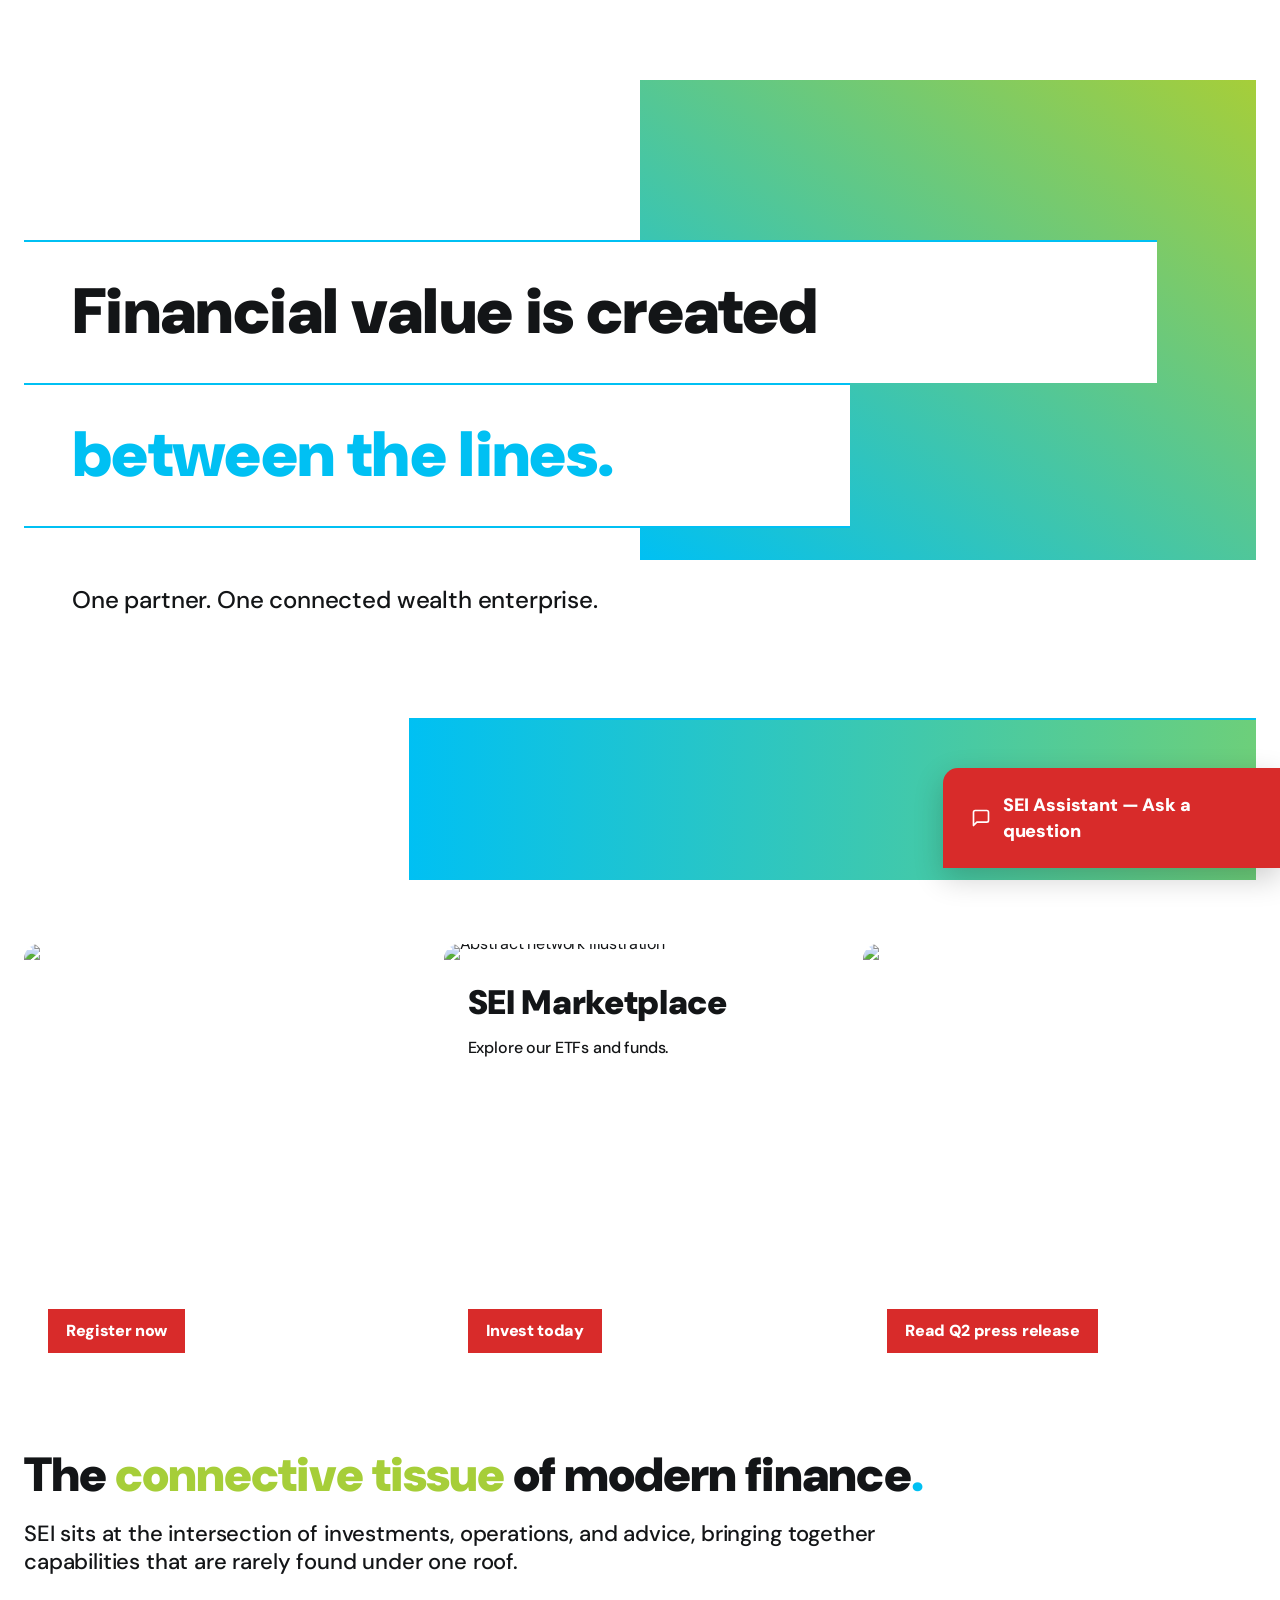
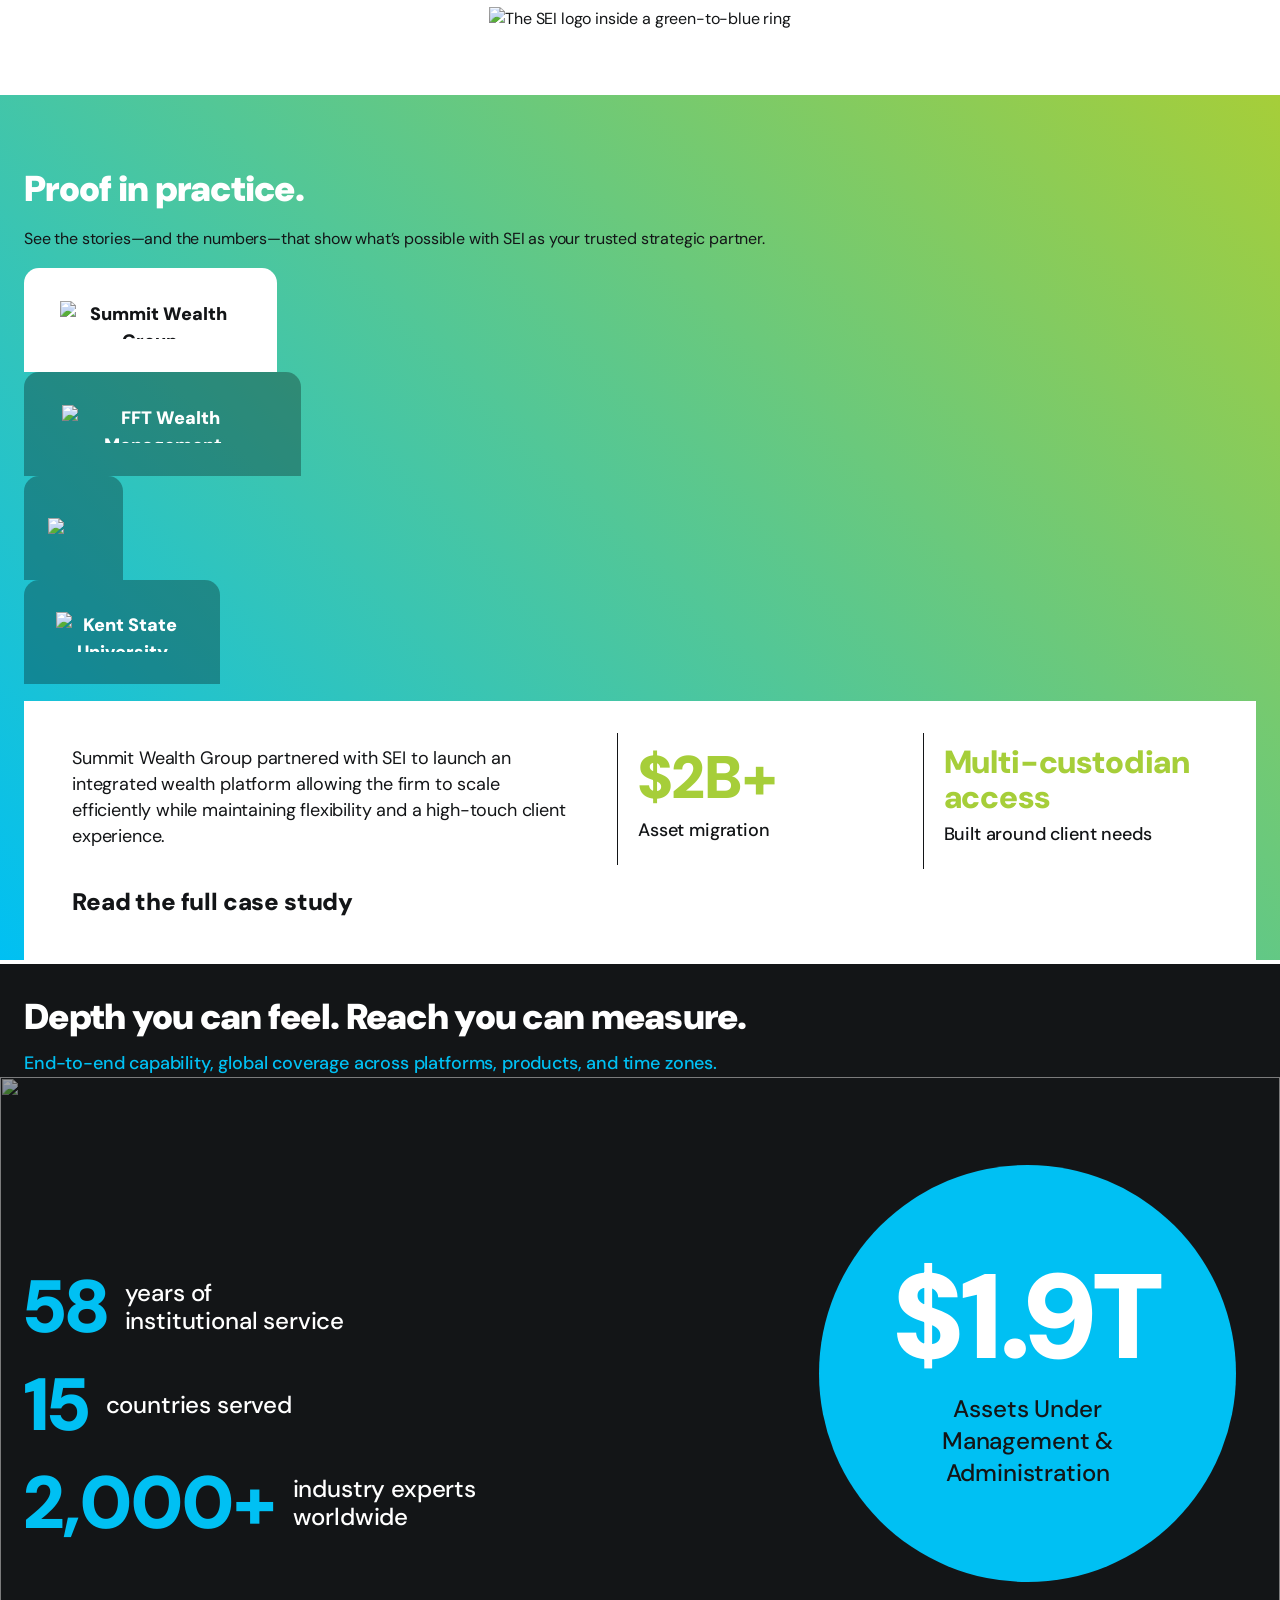
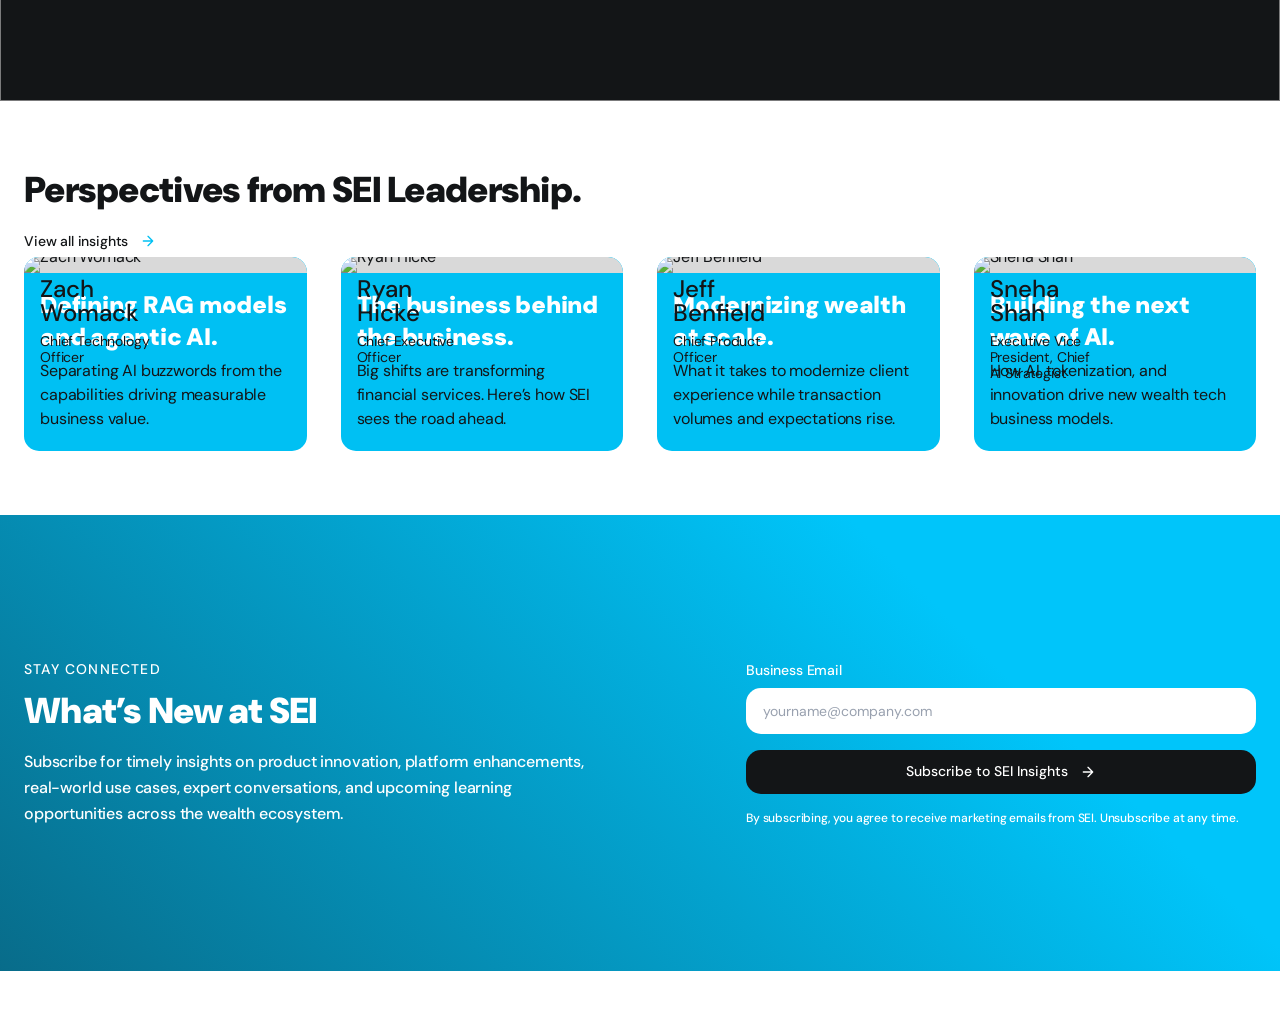
==== stardust/current/pages/index.html @ d2bf9714 "feat: stardust brand-faithful refresh of home as index-stardust - sd-* blocks (hero, promos, stateme" ====
<!DOCTYPE html><html lang="en"><head>
    <title>SEI | One partner. One connected wealth enterprise.</title>
    <link rel="canonical" href="https://main--sei--oharris69.aem.live/">
    <meta name="description" content="SEI sits at the intersection of investments, operations, and advice, bringing together capabilities that are rarely found under one roof.">
    <meta property="og:title" content="SEI | One partner. One connected wealth enterprise.">
    <meta property="og:description" content="SEI sits at the intersection of investments, operations, and advice, bringing together capabilities that are rarely found under one roof.">
    <meta property="og:url" content="https://main--sei--oharris69.aem.live/">
    <meta property="og:image" content="https://main--sei--oharris69.aem.live/media_1883e95f2960557560f74e21a9e9c1f0ce3a6393c.png?width=1200&amp;format=pjpg&amp;optimize=medium">
    <meta property="og:image:secure_url" content="https://main--sei--oharris69.aem.live/media_1883e95f2960557560f74e21a9e9c1f0ce3a6393c.png?width=1200&amp;format=pjpg&amp;optimize=medium">
    <meta property="og:image:alt" content="Glass panels in green light">
    <meta name="twitter:card" content="summary_large_image">
    <meta name="twitter:title" content="SEI | One partner. One connected wealth enterprise.">
    <meta name="twitter:description" content="SEI sits at the intersection of investments, operations, and advice, bringing together capabilities that are rarely found under one roof.">
    <meta name="twitter:image" content="https://main--sei--oharris69.aem.live/media_1883e95f2960557560f74e21a9e9c1f0ce3a6393c.png?width=1200&amp;format=pjpg&amp;optimize=medium">
    <meta name="viewport" content="width=device-width, initial-scale=1">
    <script nonce="" src="/scripts/aem.js" type="module"></script>
    <script nonce="" src="/scripts/scripts.js" type="module"></script>
    <link rel="stylesheet" href="/styles/styles.css">
  <link rel="stylesheet" href="/blocks/hero/hero.css"><link rel="stylesheet" href="/styles/fonts.css"><link rel="stylesheet" href="/blocks/header/header.css"><link rel="stylesheet" href="/blocks/cards/cards.css"><link rel="stylesheet" href="/blocks/tabs/tabs.css"><link rel="stylesheet" href="/blocks/stats/stats.css"><link rel="stylesheet" href="/blocks/newsletter/newsletter.css"><link rel="stylesheet" href="/blocks/footer/footer.css"><link rel="stylesheet" href="/styles/lazy-styles.css"></head>
  <body class="appear">
    <header class="header-wrapper"><div class="header block" data-block-name="header" data-block-status="loaded"><div class="nav-wrapper"><nav id="nav"><div class="nav-hamburger"><button type="button" aria-controls="nav" aria-label="Close navigation">
      <span class="nav-hamburger-icon"></span>
    </button></div><div class="section nav-brand" data-section-status="loaded" style="">
  
<div class="default-content-wrapper"><p><a href="/" title="
        
        
        
        
      " class=""><picture>
        <source type="image/webp" srcset="https://main--sei--oharris69.aem.live/media_115c495188bf7452b75fe614c8561b64f8b147e55.png?width=2000&amp;format=webply&amp;optimize=medium" media="(min-width: 600px)">
        <source type="image/webp" srcset="https://main--sei--oharris69.aem.live/media_115c495188bf7452b75fe614c8561b64f8b147e55.png?width=750&amp;format=webply&amp;optimize=medium">
        <source type="image/png" srcset="https://main--sei--oharris69.aem.live/media_115c495188bf7452b75fe614c8561b64f8b147e55.png?width=2000&amp;format=png&amp;optimize=medium" media="(min-width: 600px)">
        <img loading="lazy" alt="SEI" src="https://main--sei--oharris69.aem.live/media_115c495188bf7452b75fe614c8561b64f8b147e55.png?width=750&amp;format=png&amp;optimize=medium" width="88" height="80">
      </picture></a></p></div></div><div class="section nav-sections" data-section-status="loaded" style="">
  
<div class="default-content-wrapper"><ul>
    <li class="nav-drop"><button type="button" aria-expanded="false">
      <p>Solutions</p>
      
    </button><ul>
        <li><a href="/solutions/technology">Technology</a></li>
        <li><a href="/solutions/custody">Custody</a></li>
        <li><a href="/solutions/advisor-services">Advisor services</a></li>
        <li><a href="/etfs">SEI ETFs</a></li>
        <li><a href="/portfolio-evaluator">Portfolio Evaluator</a></li>
      </ul></li>
    <li class="nav-drop"><button type="button" aria-expanded="false">
      <p>Who We Serve</p>
      
    </button><ul>
        <li><a href="/asset-managers">Asset managers</a></li>
        <li><a href="/bd-breakaway">Financial advisors</a></li>
        <li><a href="/enterprise-ria">Enterprise RIAs</a></li>
        <li><a href="/who-we-serve/banks">Banks and wealth managers</a></li>
        <li><a href="/who-we-serve/institutional-investors">Institutional investors</a></li>
      </ul></li>
    <li class="nav-drop"><button type="button" aria-expanded="false">
      <p>Our Insights</p>
      
    </button><ul>
        <li><a href="/insights/thought-leadership">Thought leadership</a></li>
        <li><a href="/insights/events">Events</a></li>
        <li><a href="/insights/growth-lab">SEI Growth Lab</a></li>
      </ul></li>
    <li class="nav-drop"><button type="button" aria-expanded="false">
      <p>About SEI</p>
      
    </button><ul>
        <li><a href="/about">About SEI</a></li>
        <li><a href="/pathfinder">SEI Pathfinder</a></li>
        <li><a href="/about/newsroom">Newsroom</a></li>
        <li><a href="/about/careers">Careers</a></li>
      </ul></li>
  </ul></div></div><div class="section nav-tools" data-section-status="loaded" style="">
  
  
  
<div class="default-content-wrapper"><p><a href="/search" title="Search" class="" aria-label="Search"><span class="icon icon-search"><img data-icon-name="search" src="/icons/search.svg" alt="" loading="lazy" width="16" height="16"></span></a></p><p class="button-wrapper"><a href="/login" title="Client Login" class="button accent">Client Login</a></p><p class="button-wrapper"><a href="/contact" title="Contact Us" class="button accent">Contact Us</a></p></div></div></nav></div></div></header>
    <main>
      <div class="section hero-container" data-section-status="loaded" style="">
        
      <div class="hero-wrapper"><div class="hero home block" data-block-name="hero" data-block-status="loaded"><div class="hero-content">
              <h1 id="financial-value-is-createdbetween-the-lines"><span class="hero-line">Financial value is created</span><span class="hero-line">between the lines.</span></h1>
              <p>One partner. One connected wealth enterprise.</p>
            </div></div></div></div>
      <div class="section cards-container" data-section-status="loaded" style="">
        
      <div class="cards-wrapper"><div class="cards promo block" data-block-name="cards" data-block-status="loaded"><ul><li class="cards-card-inverse"><div class="cards-card-image">
              <picture><source type="image/webp" srcset="https://main--sei--oharris69.aem.live/media_1883e95f2960557560f74e21a9e9c1f0ce3a6393c.png?width=800&amp;format=webply&amp;optimize=medium"><img loading="lazy" alt="Glass panels in green light" src="https://main--sei--oharris69.aem.live/media_1883e95f2960557560f74e21a9e9c1f0ce3a6393c.png?width=800&amp;format=png&amp;optimize=medium"></picture>
            </div><div class="cards-card-body">
              <h3 id="data-cloud-webcast">Data Cloud webcast</h3>
              <p><strong>Learn how your team can spend less time managing data and more time using it to drive growth.</strong></p>
              <p><strong>Thursday, October 1</strong><br><strong>11 am ET</strong></p>
              <p class="button-wrapper"><a href="/insights/events/data-cloud-webcast" title="Register now" class="button primary">Register now</a></p>
            </div></li><li><div class="cards-card-image">
              <picture><source type="image/webp" srcset="https://main--sei--oharris69.aem.live/media_1c9a524700a2166c9ab0992e73dc1047e03cf136d.png?width=800&amp;format=webply&amp;optimize=medium"><img loading="lazy" alt="Abstract network illustration" src="https://main--sei--oharris69.aem.live/media_1c9a524700a2166c9ab0992e73dc1047e03cf136d.png?width=800&amp;format=png&amp;optimize=medium"></picture>
            </div><div class="cards-card-body">
              <h3 id="sei-marketplace">SEI Marketplace</h3>
              <p>Explore our ETFs and funds.</p>
              <p class="button-wrapper"><a href="/etfs" title="Invest today" class="button primary">Invest today</a></p>
            </div></li><li class="cards-card-inverse"><div class="cards-card-image">
              <picture><source type="image/webp" srcset="https://main--sei--oharris69.aem.live/media_12342cedbac4addecb7f65e64420994220bb27614.png?width=800&amp;format=webply&amp;optimize=medium"><img loading="lazy" alt="Market chart over a blue background" src="https://main--sei--oharris69.aem.live/media_12342cedbac4addecb7f65e64420994220bb27614.png?width=800&amp;format=png&amp;optimize=medium"></picture>
            </div><div class="cards-card-body">
              <h3 id="12b-in-market-cap">$12B in market cap</h3>
              <p>SEI’s momentum makes its mark.</p>
              <p class="button-wrapper"><a href="/about/newsroom/q2-results" title="Read Q2 press release" class="button primary">Read Q2 press release</a></p>
            </div></li></ul></div></div></div>
      <div class="display section" data-section-status="loaded" style="">
        
        
        
      <div class="default-content-wrapper"><h2 id="the-connective-tissue-of-modern-finance">The <em>connective tissue</em> of modern finance<strong>.</strong></h2><p>SEI sits at the intersection of investments, operations, and advice, bringing together capabilities that are rarely found under one roof.</p><p>
          <picture>
            <source type="image/webp" srcset="./media_128b7d42b9f692fb18b12be0e660ba45b7cacf632.png?width=2000&amp;format=webply&amp;optimize=medium" media="(min-width: 600px)">
            <source type="image/webp" srcset="./media_128b7d42b9f692fb18b12be0e660ba45b7cacf632.png?width=750&amp;format=webply&amp;optimize=medium">
            <source type="image/png" srcset="./media_128b7d42b9f692fb18b12be0e660ba45b7cacf632.png?width=2000&amp;format=png&amp;optimize=medium" media="(min-width: 600px)">
            <img loading="lazy" alt="The SEI logo inside a green-to-blue ring" src="./media_128b7d42b9f692fb18b12be0e660ba45b7cacf632.png?width=750&amp;format=png&amp;optimize=medium" width="2394" height="1220">
          </picture>
        </p></div></div>
      <div class="gradient section tabs-container" data-section-status="loaded" style="">
        
        
        
      <div class="default-content-wrapper"><h2 id="proof-in-practice">Proof in practice.</h2><p>See the stories—and the numbers—that show what’s possible with SEI as your trusted strategic partner.</p></div><div class="tabs-wrapper"><div class="tabs case-study block" data-block-name="tabs" data-block-status="loaded"><div class="tabs-list" role="tablist"><button type="button" class="tabs-tab has-alt-logo" id="tab-1-0" role="tab" aria-controls="tabpanel-1-0" aria-selected="true" tabindex="0" aria-label="Summit Wealth Group"><picture class="tabs-logo-active">
                  <source type="image/webp" srcset="./media_1318ece14137d086db510e520b4feb6ac0a045725.png?width=2000&amp;format=webply&amp;optimize=medium" media="(min-width: 600px)">
                  <source type="image/webp" srcset="./media_1318ece14137d086db510e520b4feb6ac0a045725.png?width=750&amp;format=webply&amp;optimize=medium">
                  <source type="image/png" srcset="./media_1318ece14137d086db510e520b4feb6ac0a045725.png?width=2000&amp;format=png&amp;optimize=medium" media="(min-width: 600px)">
                  <img loading="lazy" alt="Summit Wealth Group" src="./media_1318ece14137d086db510e520b4feb6ac0a045725.png?width=750&amp;format=png&amp;optimize=medium" width="476" height="100">
                </picture><picture class="tabs-logo-inactive">
                  <source type="image/webp" srcset="./media_1382de9e26cbc6f9aa6602a21514fea254dd6b802.png?width=2000&amp;format=webply&amp;optimize=medium" media="(min-width: 600px)">
                  <source type="image/webp" srcset="./media_1382de9e26cbc6f9aa6602a21514fea254dd6b802.png?width=750&amp;format=webply&amp;optimize=medium">
                  <source type="image/png" srcset="./media_1382de9e26cbc6f9aa6602a21514fea254dd6b802.png?width=2000&amp;format=png&amp;optimize=medium" media="(min-width: 600px)">
                  <img loading="lazy" alt="Summit Wealth Group" src="./media_1382de9e26cbc6f9aa6602a21514fea254dd6b802.png?width=750&amp;format=png&amp;optimize=medium" width="476" height="100">
                </picture></button><button type="button" class="tabs-tab has-alt-logo" id="tab-1-1" role="tab" aria-controls="tabpanel-1-1" aria-selected="false" tabindex="-1" aria-label="FFT Wealth Management"><picture class="tabs-logo-active">
                  <source type="image/webp" srcset="./media_1f1f076da8b3475ac54520263a2e0cb1c1c05e50c.png?width=2000&amp;format=webply&amp;optimize=medium" media="(min-width: 600px)">
                  <source type="image/webp" srcset="./media_1f1f076da8b3475ac54520263a2e0cb1c1c05e50c.png?width=750&amp;format=webply&amp;optimize=medium">
                  <source type="image/png" srcset="./media_1f1f076da8b3475ac54520263a2e0cb1c1c05e50c.png?width=2000&amp;format=png&amp;optimize=medium" media="(min-width: 600px)">
                  <img loading="lazy" alt="FFT Wealth Management" src="./media_1f1f076da8b3475ac54520263a2e0cb1c1c05e50c.png?width=750&amp;format=png&amp;optimize=medium" width="422" height="80">
                </picture><picture class="tabs-logo-inactive">
                  <source type="image/webp" srcset="./media_190a3e5a1ef8e4adbb9160de7a01f6ff189c4ddd7.png?width=2000&amp;format=webply&amp;optimize=medium" media="(min-width: 600px)">
                  <source type="image/webp" srcset="./media_190a3e5a1ef8e4adbb9160de7a01f6ff189c4ddd7.png?width=750&amp;format=webply&amp;optimize=medium">
                  <source type="image/png" srcset="./media_190a3e5a1ef8e4adbb9160de7a01f6ff189c4ddd7.png?width=2000&amp;format=png&amp;optimize=medium" media="(min-width: 600px)">
                  <img loading="lazy" alt="FFT Wealth Management" src="./media_190a3e5a1ef8e4adbb9160de7a01f6ff189c4ddd7.png?width=750&amp;format=png&amp;optimize=medium" width="422" height="80">
                </picture></button><button type="button" class="tabs-tab has-alt-logo" id="tab-1-2" role="tab" aria-controls="tabpanel-1-2" aria-selected="false" tabindex="-1" aria-label="TCW"><picture class="tabs-logo-active">
                  <source type="image/webp" srcset="./media_1a9bbeb6ed7dd571be7ffb4929acde64ca3fae581.png?width=2000&amp;format=webply&amp;optimize=medium" media="(min-width: 600px)">
                  <source type="image/webp" srcset="./media_1a9bbeb6ed7dd571be7ffb4929acde64ca3fae581.png?width=750&amp;format=webply&amp;optimize=medium">
                  <source type="image/png" srcset="./media_1a9bbeb6ed7dd571be7ffb4929acde64ca3fae581.png?width=2000&amp;format=png&amp;optimize=medium" media="(min-width: 600px)">
                  <img loading="lazy" alt="TCW" src="./media_1a9bbeb6ed7dd571be7ffb4929acde64ca3fae581.png?width=750&amp;format=png&amp;optimize=medium" width="306" height="116">
                </picture><picture class="tabs-logo-inactive">
                  <source type="image/webp" srcset="./media_1a165511c8a15e028f83e2afe3096bd8037054df5.png?width=2000&amp;format=webply&amp;optimize=medium" media="(min-width: 600px)">
                  <source type="image/webp" srcset="./media_1a165511c8a15e028f83e2afe3096bd8037054df5.png?width=750&amp;format=webply&amp;optimize=medium">
                  <source type="image/png" srcset="./media_1a165511c8a15e028f83e2afe3096bd8037054df5.png?width=2000&amp;format=png&amp;optimize=medium" media="(min-width: 600px)">
                  <img loading="lazy" alt="TCW" src="./media_1a165511c8a15e028f83e2afe3096bd8037054df5.png?width=750&amp;format=png&amp;optimize=medium" width="306" height="116">
                </picture></button><button type="button" class="tabs-tab has-alt-logo" id="tab-1-3" role="tab" aria-controls="tabpanel-1-3" aria-selected="false" tabindex="-1" aria-label="Kent State University"><picture class="tabs-logo-active">
                  <source type="image/webp" srcset="./media_1e48c52c42b7601f8f16b2a0de4460d395e9a3b79.png?width=2000&amp;format=webply&amp;optimize=medium" media="(min-width: 600px)">
                  <source type="image/webp" srcset="./media_1e48c52c42b7601f8f16b2a0de4460d395e9a3b79.png?width=750&amp;format=webply&amp;optimize=medium">
                  <source type="image/png" srcset="./media_1e48c52c42b7601f8f16b2a0de4460d395e9a3b79.png?width=2000&amp;format=png&amp;optimize=medium" media="(min-width: 600px)">
                  <img loading="lazy" alt="Kent State University" src="./media_1e48c52c42b7601f8f16b2a0de4460d395e9a3b79.png?width=750&amp;format=png&amp;optimize=medium" width="374" height="110">
                </picture><picture class="tabs-logo-inactive">
                  <source type="image/webp" srcset="./media_10e7124ffaaf6a8dfa623d0e7f0db1e4a481fc4e2.png?width=2000&amp;format=webply&amp;optimize=medium" media="(min-width: 600px)">
                  <source type="image/webp" srcset="./media_10e7124ffaaf6a8dfa623d0e7f0db1e4a481fc4e2.png?width=750&amp;format=webply&amp;optimize=medium">
                  <source type="image/png" srcset="./media_10e7124ffaaf6a8dfa623d0e7f0db1e4a481fc4e2.png?width=2000&amp;format=png&amp;optimize=medium" media="(min-width: 600px)">
                  <img loading="lazy" alt="Kent State University" src="./media_10e7124ffaaf6a8dfa623d0e7f0db1e4a481fc4e2.png?width=750&amp;format=png&amp;optimize=medium" width="374" height="110">
                </picture></button></div><div class="tabs-panels"><div class="tabs-panel" id="tabpanel-1-0" role="tabpanel" aria-labelledby="tab-1-0" style="--tabs-cols: 3;"><div class="tabs-panel-col">
              <p>Summit Wealth Group partnered with SEI to launch an integrated wealth platform allowing the firm to scale efficiently while maintaining flexibility and a high-touch client experience.</p>
              <p><a href="/insights/case-studies/summit-wealth-group" title="Read the full case study">Read the full case study</a></p>
            </div><div class="tabs-panel-col">
              <p>$2B+</p>
              <p>Asset migration</p>
            </div><div class="tabs-panel-col">
              <p>Multi-custodian access</p>
              <p>Built around client needs</p>
            </div></div><div class="tabs-panel" id="tabpanel-1-1" role="tabpanel" aria-labelledby="tab-1-1" hidden="" style="--tabs-cols: 3;"><div class="tabs-panel-col">
              <p>FFT Wealth Management partnered with SEI to launch an integrated wealth platform allowing the firm to scale efficiently while maintaining flexibility and a high-touch client experience.</p>
              <p><a href="/insights/case-studies/fft-wealth-management" title="Read the full case study">Read the full case study</a></p>
            </div><div class="tabs-panel-col">
              <p>$2B+</p>
              <p>Assets under management</p>
            </div><div class="tabs-panel-col">
              <p>Scalable growth</p>
              <p>Built for generations</p>
            </div></div><div class="tabs-panel" id="tabpanel-1-2" role="tabpanel" aria-labelledby="tab-1-2" hidden="" style="--tabs-cols: 3;"><div class="tabs-panel-col">
              <p>TCW partnered with SEI to support its expanding investment platform, enabling the firm to bring new strategies to market while simplifying operations across public and private markets.</p>
              <p><a href="/insights/case-studies/tcw" title="Read the full case study">Read the full case study</a></p>
            </div><div class="tabs-panel-col">
              <p>$206B+</p>
              <p>Assets under management</p>
            </div><div class="tabs-panel-col">
              <p>Alternative investing</p>
              <p>Expanding market access</p>
            </div></div><div class="tabs-panel" id="tabpanel-1-3" role="tabpanel" aria-labelledby="tab-1-3" hidden="" style="--tabs-cols: 3;"><div class="tabs-panel-col">
              <p>Kent State partnered with SEI for OCIO services, helping the university align investment strategy with institutional priorities while supporting long-term planning and financial resilience.</p>
              <p><a href="/insights/case-studies/kent-state-university" title="Read the full case study">Read the full case study</a></p>
            </div><div class="tabs-panel-col">
              <p>8+ years</p>
              <p>Trusted OCIO partnership</p>
            </div><div class="tabs-panel-col">
              <p>Strategic stewardship</p>
              <p>Funding campus priorities</p>
            </div></div></div></div></div></div>
      <div class="section stats-container" data-section-status="loaded" style="">
        
        
        
      <div class="default-content-wrapper"><h2 id="depth-you-can-feel-reach-you-can-measure">Depth you can feel. Reach you can measure.</h2><p>End-to-end capability, global coverage across platforms, products, and time zones.</p></div><div class="stats-wrapper"><div class="stats block" data-block-name="stats" data-block-status="loaded"><div class="stats-background"><picture>
                <source type="image/webp" srcset="./media_1ad019ca7b820ff6fb28f1aa60753f417d4e10f92.png?width=2000&amp;format=webply&amp;optimize=medium" media="(min-width: 600px)">
                <source type="image/webp" srcset="./media_1ad019ca7b820ff6fb28f1aa60753f417d4e10f92.png?width=750&amp;format=webply&amp;optimize=medium">
                <source type="image/png" srcset="./media_1ad019ca7b820ff6fb28f1aa60753f417d4e10f92.png?width=2000&amp;format=png&amp;optimize=medium" media="(min-width: 600px)">
                <img loading="lazy" alt="" src="./media_1ad019ca7b820ff6fb28f1aa60753f417d4e10f92.png?width=750&amp;format=png&amp;optimize=medium" width="2560" height="1402">
              </picture></div><ul class="stats-list"><li class="stats-item"><p class="stats-value">58</p><p class="stats-label">years of institutional service</p></li><li class="stats-item"><p class="stats-value">15</p><p class="stats-label">countries served</p></li><li class="stats-item"><p class="stats-value">2,000+</p><p class="stats-label">industry experts worldwide</p></li></ul><div class="stats-featured"><p class="stats-value">$1.9T</p><p class="stats-label">Assets Under Management &amp; Administration</p></div></div></div></div>
      <div class="heading-link section cards-container" data-section-status="loaded" style="">
        
        
        
      <div class="default-content-wrapper"><h2 id="perspectives-from-sei-leadership">Perspectives from SEI Leadership.</h2><p><a href="/insights/thought-leadership" title="View all insights" class="arrow-link">View all insights</a></p></div><div class="cards-wrapper"><div class="cards leadership block" data-block-name="cards" data-block-status="loaded"><ul><li class="cards-card-linked"><div class="cards-card-image">
              <picture><source type="image/webp" srcset="https://main--sei--oharris69.aem.live/media_1b223bc17abecf642135362d1b7b7611dab829f54.png?width=600&amp;format=webply&amp;optimize=medium"><img loading="lazy" alt="Zach Womack" src="https://main--sei--oharris69.aem.live/media_1b223bc17abecf642135362d1b7b7611dab829f54.png?width=600&amp;format=png&amp;optimize=medium"></picture>
            </div><div class="cards-card-person">
              <h4 id="zach-womack">Zach Womack</h4>
              <p>Chief Technology Officer</p>
            </div><div class="cards-card-body">
              <h3 id="defining-rag-models-and-agentic-ai"><a href="/insights/defining-rag-models-and-agentic-ai" class="cards-card-link">Defining RAG models and agentic AI.</a></h3>
              <p>Separating AI buzzwords from the capabilities driving measurable business value.</p>
            </div></li><li class="cards-card-linked"><div class="cards-card-image">
              <picture><source type="image/webp" srcset="https://main--sei--oharris69.aem.live/media_171632d9fe0fbdb721859044c14a03f2cff581dc4.png?width=600&amp;format=webply&amp;optimize=medium"><img loading="lazy" alt="Ryan Hicke" src="https://main--sei--oharris69.aem.live/media_171632d9fe0fbdb721859044c14a03f2cff581dc4.png?width=600&amp;format=png&amp;optimize=medium"></picture>
            </div><div class="cards-card-person">
              <h4 id="ryan-hicke">Ryan Hicke</h4>
              <p>Chief Executive Officer</p>
            </div><div class="cards-card-body">
              <h3 id="the-business-behind-the-business"><a href="/insights/the-business-behind-the-business" class="cards-card-link">The business behind the business.</a></h3>
              <p>Big shifts are transforming financial services. Here’s how SEI sees the road ahead.</p>
            </div></li><li class="cards-card-linked"><div class="cards-card-image">
              <picture><source type="image/webp" srcset="https://main--sei--oharris69.aem.live/media_1bc7db3ad9fbee933fd4eba4bcc8c950d9e26c008.png?width=600&amp;format=webply&amp;optimize=medium"><img loading="lazy" alt="Jeff Benfield" src="https://main--sei--oharris69.aem.live/media_1bc7db3ad9fbee933fd4eba4bcc8c950d9e26c008.png?width=600&amp;format=png&amp;optimize=medium"></picture>
            </div><div class="cards-card-person">
              <h4 id="jeff-benfield">Jeff Benfield</h4>
              <p>Chief Product Officer</p>
            </div><div class="cards-card-body">
              <h3 id="modernizing-wealth-at-scale"><a href="/insights/modernizing-wealth-at-scale" class="cards-card-link">Modernizing wealth at scale.</a></h3>
              <p>What it takes to modernize client experience while transaction volumes and expectations rise.</p>
            </div></li><li class="cards-card-linked"><div class="cards-card-image">
              <picture><source type="image/webp" srcset="https://main--sei--oharris69.aem.live/media_17579c121a303f2767d8c2ead6ff820fdb044e030.png?width=600&amp;format=webply&amp;optimize=medium"><img loading="lazy" alt="Sneha Shah" src="https://main--sei--oharris69.aem.live/media_17579c121a303f2767d8c2ead6ff820fdb044e030.png?width=600&amp;format=png&amp;optimize=medium"></picture>
            </div><div class="cards-card-person">
              <h4 id="sneha-shah">Sneha Shah</h4>
              <p>Executive Vice President, Chief AI Strategist</p>
            </div><div class="cards-card-body">
              <h3 id="building-the-next-wave-of-ai"><a href="/insights/building-the-next-wave-of-ai" class="cards-card-link">Building the next wave of AI.</a></h3>
              <p>How AI, tokenization, and innovation drive new wealth tech business models.</p>
            </div></li></ul></div></div></div>
      <div class="section newsletter-container" data-section-status="loaded" style="">
        
      <div class="newsletter-wrapper"><div class="newsletter block" data-block-name="newsletter" data-block-status="loaded"><div class="newsletter-content">
              <p class="eyebrow">STAY CONNECTED</p>
              <h2 id="whats-new-at-sei">What’s New at SEI</h2>
              <p>Subscribe for timely insights on product innovation, platform enhancements, real-world use cases, expert conversations, and upcoming learning opportunities across the wealth ecosystem.</p>
            </div><form class="newsletter-form"><label for="newsletter-email-m7x8fr">Business Email</label><input type="email" id="newsletter-email-m7x8fr" name="email" required="" autocomplete="email" placeholder="yourname@company.com"><button type="submit" class="newsletter-submit">Subscribe to SEI Insights</button><p class="newsletter-disclaimer">By subscribing, you agree to receive marketing emails from SEI. Unsubscribe at any time.</p><p class="newsletter-status" role="status"></p></form></div></div></div>
      <div class="section" data-section-status="loaded" style=""></div>
    </main>
    <footer class="footer-wrapper"><div class="footer block" data-block-name="footer" data-block-status="loaded"><div><div class="section footer-links" data-section-status="loaded" style="">
  
  
  
  
  
  
  
  
<div class="default-content-wrapper"><div class="footer-columns"><div class="footer-column"><h3 id="solutions">Solutions</h3><ul>
    <li><a href="/solutions/technology">Technology</a></li>
    <li><a href="/solutions/custody">Custody</a></li>
    <li><a href="/solutions/advisor-services">Advisor services</a></li>
  </ul></div><div class="footer-column"><h3 id="who-we-serve">Who we serve</h3><ul>
    <li><a href="/asset-managers">Asset managers</a></li>
    <li><a href="/who-we-serve/banks">Banks and wealth managers</a></li>
    <li><a href="/bd-breakaway">Financial advisors</a></li>
    <li><a href="/who-we-serve/institutional-investors">Institutional investors</a></li>
  </ul></div><div class="footer-column"><h3 id="our-insights">Our insights</h3><ul>
    <li><a href="/insights/thought-leadership">Thought leadership</a></li>
    <li><a href="/insights/events">Events</a></li>
    <li><a href="/insights/growth-lab">SEI Growth Lab</a></li>
  </ul></div><div class="footer-column"><h3 id="contact-us">Contact us</h3><ul>
    <li><a href="/about/our-team">Our team</a></li>
    <li><a href="/contact">Contact us</a></li>
  </ul></div></div></div></div><div class="section footer-brand" data-section-status="loaded" style="">
  
  
  
<div class="default-content-wrapper"><p><a href="/" title="
        
        
        
        
      "><picture>
        <source type="image/webp" srcset="https://main--sei--oharris69.aem.live/media_11f5d681c63bb26227f140e16ad4e027ea0b9e319.png?width=2000&amp;format=webply&amp;optimize=medium" media="(min-width: 600px)">
        <source type="image/webp" srcset="https://main--sei--oharris69.aem.live/media_11f5d681c63bb26227f140e16ad4e027ea0b9e319.png?width=750&amp;format=webply&amp;optimize=medium">
        <source type="image/png" srcset="https://main--sei--oharris69.aem.live/media_11f5d681c63bb26227f140e16ad4e027ea0b9e319.png?width=2000&amp;format=png&amp;optimize=medium" media="(min-width: 600px)">
        <img loading="lazy" alt="SEI" src="https://main--sei--oharris69.aem.live/media_11f5d681c63bb26227f140e16ad4e027ea0b9e319.png?width=750&amp;format=png&amp;optimize=medium" width="128" height="112">
      </picture></a></p><ul class="footer-nav">
    <li><a href="/about">About SEI</a></li>
    <li><a href="/login">Client login</a></li>
    <li><a href="/contact">Contact us</a></li>
    <li><a href="/about/locations">Locations</a></li>
    <li><a href="/about/newsroom">Newsroom</a></li>
    <li><a href="/about/investor-relations">Investor relations</a></li>
    <li><a href="/about/careers">Careers</a></li>
  </ul><ul class="footer-social">
    <li><a href="https://www.facebook.com/" title="Facebook" aria-label="Facebook"><span class="icon icon-facebook"><img data-icon-name="facebook" src="/icons/facebook.svg" alt="" loading="lazy" width="16" height="16"></span></a></li>
    <li><a href="https://www.instagram.com/" title="Instagram" aria-label="Instagram"><span class="icon icon-instagram"><img data-icon-name="instagram" src="/icons/instagram.svg" alt="" loading="lazy" width="16" height="16"></span></a></li>
    <li><a href="https://www.linkedin.com/" title="LinkedIn" aria-label="LinkedIn"><span class="icon icon-linkedin"><img data-icon-name="linkedin" src="/icons/linkedin.svg" alt="" loading="lazy" width="16" height="16"></span></a></li>
  </ul></div></div><div class="section footer-legal" data-section-status="loaded" style="">
  
  
<div class="default-content-wrapper"><p>©2026 SEI All rights reserved.</p><ul>
    <li><a href="/legal/cookie-settings">Cookies Settings</a></li>
    <li><a href="/legal/cookie-policy">Cookie policy</a></li>
    <li><a href="/legal/privacy-notice">Privacy notice</a></li>
    <li><a href="/legal/accessibility">Accessibility statement</a></li>
    <li><a href="/legal/terms-of-use">Terms of use</a></li>
    <li><a href="/legal/fund-documents">Fund documents</a></li>
    <li><a href="/legal/corporate-governance">Corporate governance</a></li>
  </ul></div></div></div></div></footer>
  

<a class="assistant-launcher" href="/modals/assistant" aria-haspopup="dialog">SEI Assistant — Ask a question</a></body></html>
---- styles/styles.css ----
/*
 * Copyright 2020 Adobe. All rights reserved.
 * This file is licensed to you under the Apache License, Version 2.0 (the "License");
 * you may not use this file except in compliance with the License. You may obtain a copy
 * of the License at http://www.apache.org/licenses/LICENSE-2.0
 *
 * Unless required by applicable law or agreed to in writing, software distributed under
 * the License is distributed on an "AS IS" BASIS, WITHOUT WARRANTIES OR REPRESENTATIONS
 * OF ANY KIND, either express or implied. See the License for the specific language
 * governing permissions and limitations under the License.
 */

:root {
  /* brand colors */
  --color-ink: #131517;
  --color-ink-soft: #101828;
  --color-slate: #364153;
  --color-gray-600: #4a5565;
  --color-gray-500: #6a7282;
  --color-gray-400: #99a1af;
  --color-red: #d82b2a;
  --color-red-dark: #b82322;
  --color-cyan: #00c0f3;
  --color-cyan-bright: #00c4f8;
  --color-green: #a6ce39;
  --color-orange: #f6a01a;
  --color-white: #fff;
  --color-gray-50: #f9fafb;
  --color-gray-100: #f3f4f6;
  --color-gray-200: #e5e7eb;
  --color-gray-300: #d9d9d9;

  /* gradients */
  --gradient-brand: linear-gradient(225deg, var(--color-green) 0%, var(--color-cyan) 100%);
  --gradient-brand-horizontal: linear-gradient(90deg, var(--color-cyan) 0%, var(--color-green) 100%);
  --gradient-newsletter: linear-gradient(225deg, #00c5fa 25%, #086c8a 100%);

  /* semantic colors */
  --background-color: var(--color-white);
  --light-color: var(--color-gray-50);
  --dark-color: var(--color-ink);
  --text-color: var(--color-ink);
  --link-color: var(--color-ink);
  --link-hover-color: var(--color-red);
  --border-color: var(--color-gray-200);

  /* fonts */
  --body-font-family: 'DM Sans', dm-sans-fallback, sans-serif;
  --heading-font-family: 'DM Sans', dm-sans-fallback, sans-serif;
  --heading-font-weight: 1000;

  /* body sizes */
  --body-font-size-xl: 22px;
  --body-font-size-l: 18px;
  --body-font-size-m: 16px;
  --body-font-size-s: 14px;
  --body-font-size-xs: 12px;

  /* heading sizes */
  --heading-font-size-xxl: 44px;
  --heading-font-size-xl: 34px;
  --heading-font-size-l: 30px;
  --heading-font-size-m: 24px;
  --heading-font-size-s: 20px;
  --heading-font-size-xs: 18px;

  /* layout */
  --content-max-width: 1280px;
  --content-padding: 20px;
  --section-spacing: 48px;
  --radius-card: 15px;
  --radius-input: 15px;

  /* nav height */
  --nav-height: 64px;
}

/* fallback fonts */
@font-face {
  font-family: dm-sans-fallback;
  size-adjust: 98%;
  src: local('Arial');
}

@media (width >= 900px) {
  :root {
    --heading-font-size-xxl: 64px;
    --heading-font-size-xl: 48px;
    --heading-font-size-l: 36px;
    --heading-font-size-m: 32px;
    --heading-font-size-s: 24px;
    --heading-font-size-xs: 20px;
    --content-padding: 24px;
    --section-spacing: 64px;
    --nav-height: 80px;
  }
}

body {
  display: none;
  margin: 0;
  background-color: var(--background-color);
  color: var(--text-color);
  font-family: var(--body-font-family);
  font-size: var(--body-font-size-m);
  line-height: 1.5;
  letter-spacing: -0.01em;
  -webkit-font-smoothing: antialiased;
}

body.appear {
  display: block;
}

header {
  height: var(--nav-height);
}

header .header,
footer .footer {
  visibility: hidden;
}

header .header[data-block-status="loaded"],
footer .footer[data-block-status="loaded"] {
  visibility: visible;
}

h1,
h2,
h3,
h4,
h5,
h6 {
  margin-top: 0.8em;
  margin-bottom: 0.25em;
  font-family: var(--heading-font-family);
  font-weight: var(--heading-font-weight);
  line-height: 1.2;
  letter-spacing: -0.02em;
  scroll-margin: 40px;
}

h1 {
  font-size: var(--heading-font-size-xxl);
  line-height: 1.1;
}

h2 {
  font-size: var(--heading-font-size-l);
  line-height: 1.4;
}

h3 { font-size: var(--heading-font-size-m); }
h4 { font-size: var(--heading-font-size-s); }
h5 { font-size: var(--heading-font-size-xs); }
h6 { font-size: var(--body-font-size-m); }

/* highlighted words inside headings: *em* = green, **strong** = cyan */
:is(h1, h2, h3) em {
  font-style: normal;
  color: var(--color-green);
}

:is(h1, h2, h3) strong {
  font-weight: inherit;
  color: var(--color-cyan);
}

p,
dl,
ol,
ul,
pre,
blockquote {
  margin-top: 0.8em;
  margin-bottom: 0.25em;
}

code,
pre {
  font-size: var(--body-font-size-s);
}

pre {
  padding: 16px;
  border-radius: 8px;
  background-color: var(--light-color);
  overflow-x: auto;
  white-space: pre;
}

main > div {
  margin: 40px 16px;
}

input,
textarea,
select,
button {
  font: inherit;
}

/* links */
a:any-link {
  color: var(--link-color);
  text-decoration: none;
  overflow-wrap: break-word;
}

a:hover {
  color: var(--link-hover-color);
  text-decoration: underline;
}

/* buttons */
p.button-wrapper {
  margin: 16px 0 0;
}

a.button:any-link,
button.button {
  box-sizing: border-box;
  display: inline-flex;
  align-items: center;
  justify-content: center;
  gap: 12px;
  max-width: 100%;
  margin: 0;
  border: 2px solid transparent;
  border-radius: 0;
  padding: 8px 16px;
  font: inherit;
  font-size: var(--body-font-size-m);
  font-weight: 900;
  line-height: 24px;
  letter-spacing: -0.02em;
  text-decoration: none;
  cursor: pointer;
  overflow: hidden;
  text-overflow: ellipsis;
  white-space: nowrap;
  transition: background-color 0.2s, border-color 0.2s, color 0.2s;
}

a.button[aria-disabled="true"],
button.button:disabled {
  cursor: not-allowed;
  pointer-events: none;
}

/* primary = SEI red */
a.button.primary,
button.button.primary {
  border-color: var(--color-red);
  background-color: var(--color-red);
  color: var(--color-white);
}

a.button.primary:hover,
a.button.primary:focus-visible,
button.button.primary:hover,
button.button.primary:focus-visible {
  border-color: var(--color-red-dark);
  background-color: var(--color-red-dark);
  color: var(--color-white);
}

/* secondary = ink */
a.button.secondary,
button.button.secondary {
  border-color: var(--color-ink);
  background-color: var(--color-ink);
  color: var(--color-white);
  font-weight: 500;
}

a.button.secondary:hover,
a.button.secondary:focus-visible,
button.button.secondary:hover,
button.button.secondary:focus-visible {
  border-color: var(--color-slate);
  background-color: var(--color-slate);
  color: var(--color-white);
}

/* accent = outlined */
a.button.accent,
button.button.accent {
  border: 1px solid var(--color-gray-300);
  background-color: var(--color-white);
  color: var(--color-slate);
  font-size: var(--body-font-size-s);
  font-weight: 500;
}

a.button.accent:hover,
a.button.accent:focus-visible,
button.button.accent:hover,
button.button.accent:focus-visible {
  border-color: var(--color-ink);
  color: var(--color-ink);
}

a.button.primary[aria-disabled="true"],
a.button.secondary[aria-disabled="true"],
a.button.accent[aria-disabled="true"],
button.button:disabled {
  background-color: var(--color-gray-100);
  border-color: var(--color-gray-100);
  color: var(--color-gray-500);
}

/* icons inside buttons, e.g. "Schedule a conversation :calendar:" */
a.button .icon {
  width: 20px;
  height: 20px;
}

a.button:is(.primary, .secondary) .icon img {
  filter: brightness(0) invert(1);
}

/* text link with trailing arrow, e.g. "View all insights →" */
a.arrow-link:any-link {
  display: inline-flex;
  align-items: center;
  gap: 12px;
  font-size: var(--body-font-size-s);
  font-weight: 500;
}

a.arrow-link::after {
  content: '';
  width: 16px;
  height: 16px;
  background-color: var(--color-cyan);
  mask: url('../icons/arrow-right.svg') center / contain no-repeat;
}

main img {
  max-width: 100%;
  width: auto;
  height: auto;
}

.icon {
  display: inline-block;
  height: 24px;
  width: 24px;
}

.icon img {
  height: 100%;
  width: 100%;
}

/* eyebrow text: a paragraph that is entirely <u> or the first short uppercase line */
main .eyebrow {
  margin: 0 0 4px;
  font-size: var(--body-font-size-s);
  font-weight: 500;
  letter-spacing: 1.2px;
  text-transform: uppercase;
}

/* sections */
main > .section {
  margin: var(--section-spacing) 0;
}

main > .section > div {
  max-width: var(--content-max-width);
  margin: auto;
  padding: 0 var(--content-padding);
  box-sizing: border-box;
}

main > .section:first-of-type {
  margin-top: 0;
}

main > .section > .default-content-wrapper > :first-child {
  margin-top: 0;
}

main > .section > .default-content-wrapper h2 {
  margin-bottom: 8px;
}

main > .section > .default-content-wrapper + div {
  margin-top: 24px;
}

/* section metadata */
main .section.light,
main .section.highlight {
  background-color: var(--light-color);
  margin: 0;
  padding: var(--section-spacing) 0;
}

main .section.dark {
  background-color: var(--color-ink);
  color: var(--color-white);
  margin: 0;
  padding: var(--section-spacing) 0;
}

main .section.gradient {
  background: var(--gradient-brand);
  color: var(--color-white);
  margin: 0;
  padding: var(--section-spacing) 0;
}

main .section.flush {
  margin: 0;
}

main .section.flush-bottom {
  margin-bottom: 0;
}

main .section.narrow > div {
  max-width: 880px;
}

main .section.centered .default-content-wrapper {
  text-align: center;
}

main .section.gradient a:any-link:not(.button),
main .section.dark a:any-link:not(.button) {
  color: inherit;
}

/* floating SEI Assistant launcher (built in scripts.js) */
.assistant-launcher {
  position: fixed;
  right: 0;
  bottom: 24px;
  z-index: 20;
  display: flex;
  align-items: center;
  gap: 12px;
  padding: 14px 20px;
  border-radius: var(--radius-card) 0 0 var(--radius-card);
  background-color: var(--color-red);
  box-shadow: 0 10px 30px rgb(0 0 0 / 20%);
  color: var(--color-white);
  font-size: var(--body-font-size-m);
  font-weight: 900;
  line-height: 26px;
}

.assistant-launcher:any-link {
  color: var(--color-white);
}

.assistant-launcher:hover {
  background-color: var(--color-red-dark);
  color: var(--color-white);
  text-decoration: none;
}

.assistant-launcher::before {
  content: '';
  flex: 0 0 20px;
  height: 20px;
  background-color: currentcolor;
  mask: url('../icons/chat.svg') center / contain no-repeat;
}

@media (width >= 900px) {
  .assistant-launcher {
    bottom: 32px;
    padding: 24px 28px;
    border-radius: var(--radius-card) 0 0 0;
    font-size: var(--body-font-size-l);
  }
}

/* heading with a text link aligned on the same row, e.g. "View all insights" */
main .section.heading-link > .default-content-wrapper {
  display: flex;
  flex-wrap: wrap;
  align-items: center;
  justify-content: space-between;
  gap: 8px 24px;
}

main .section.heading-link > .default-content-wrapper > * {
  margin: 0;
}

/* display: larger section heading */
main .section.display h2 {
  font-size: var(--heading-font-size-xl);
}

main .section.display .default-content-wrapper > p:not(:has(picture)) {
  max-width: 920px;
  margin-top: 8px;
  font-size: var(--body-font-size-l);
  font-weight: 500;
  line-height: 1.25;
}

main .section.display .default-content-wrapper p:has(picture) {
  margin-top: 32px;
  text-align: center;
}

/* green: solid brand-green band, e.g. results headers */
main .section.green {
  margin: 30px 0 0;
  padding: 32px 0;
  background-color: var(--color-green);
  color: var(--color-white);
}

main .section.green :is(h1, h2) {
  margin: 0;
  color: inherit;
  font-size: var(--heading-font-size-l);
  line-height: 1.5;
}

main .section.green p {
  margin: 0;
  color: var(--color-ink);
  font-size: var(--body-font-size-l);
}

@media (width >= 900px) {
  main .section.green {
    min-height: 154px;
    padding: 34px 0;
    box-sizing: border-box;
  }

  main .section.green :is(h1, h2) {
    font-size: 36px;
    line-height: 60px;
  }

  main .section.green p {
    margin-top: -4px;
    font-size: 22px;
  }

  main .section.display .default-content-wrapper > p:not(:has(picture)) {
    font-size: var(--body-font-size-xl);
  }
}

/* tags: inline `code` renders as a chip, e.g. "RIA Channel" */
main code {
  display: inline-block;
  margin: 0 -1px 4px 0;
  padding: 6px 10px;
  border: 1px solid var(--color-gray-200);
  background-color: var(--color-white);
  color: var(--color-ink);
  font-family: var(--body-font-family);
  font-size: 11px;
  font-weight: 500;
  line-height: 17px;
  letter-spacing: 0.275px;
}
---- blocks/hero/hero.css ----
/* sections that hold a hero bleed edge to edge */
main > .section.hero-container {
  margin-top: 0;
}

main > .section.hero-container > .hero-wrapper {
  max-width: unset;
  padding: 0;
}

.hero {
  position: relative;
  display: flex;
  flex-direction: column;
  justify-content: flex-start;
  min-height: 560px;
  overflow: hidden;
  color: var(--color-white);
}

.hero .hero-media {
  position: absolute;
  inset: 0;
  z-index: 0;
}

.hero .hero-media picture,
.hero .hero-media img {
  display: block;
  width: 100%;
  height: 100%;
  object-fit: cover;
}

.hero .hero-content {
  position: relative;
  z-index: 1;
  box-sizing: border-box;
  width: 100%;
  max-width: var(--content-max-width);
  margin: 0 auto;
  padding: 96px var(--content-padding) 64px;
}

.hero :is(h1, h2) {
  max-width: 1022px;
  margin: 0;
  color: inherit;
  font-size: var(--heading-font-size-xxl);
  line-height: 1.12;
  letter-spacing: -0.01em;
}

.hero .hero-content p {
  max-width: 720px;
  margin: 24px 0 0;
  font-size: var(--body-font-size-xl);
  font-weight: 500;
  line-height: 1.35;
}

.hero .hero-content p.eyebrow {
  margin: 0 0 12px;
  font-size: var(--body-font-size-s);
}

.hero .hero-content p.button-wrapper {
  margin-top: 32px;
}

@media (width >= 900px) {
  .hero {
    min-height: 800px;
  }

  .hero .hero-content {
    padding-top: 172px;
  }

  .hero:not(.home, .short) :is(h1, h2) {
    font-size: 66px;
    line-height: 1.1;
  }

  .hero .hero-content p {
    font-size: 24px;
  }
}

/* short: compact image banner with the copy vertically centred */
.hero.short {
  justify-content: center;
  min-height: 420px;
}

.hero.short .hero-content {
  padding-top: 64px;
}

@media (width >= 900px) {
  .hero.short {
    min-height: 465px;
  }

  .hero.short .hero-content {
    padding-top: 48px;
    padding-bottom: 48px;
  }

  .hero.short :is(h1, h2) {
    font-size: 60px;
  }

  .hero.short .hero-content p {
    max-width: 640px;
    font-size: var(--heading-font-size-xs);
  }
}

/* home: headline lines sit in white bands over brand-gradient blocks */
.hero.home {
  min-height: 0;
  color: var(--color-ink);
  background: var(--color-white);
}

.hero.home::before,
.hero.home::after {
  content: '';
  position: absolute;
  right: 0;
  z-index: 0;
}

.hero.home::before {
  top: 0;
  left: 50%;
  height: 300px;
  background: linear-gradient(216deg, var(--color-green) 0%, var(--color-cyan) 100%);
}

.hero.home::after {
  bottom: 0;
  left: 31.25%;
  height: 100px;
  border-top: 2px solid var(--color-cyan);
  background: linear-gradient(90deg, var(--color-cyan) 0%, #6dcf7a 100%);
}

.hero.home .hero-content {
  max-width: none;
  margin: 0;
  padding: 100px 0 140px;
}

.hero.home h1 {
  max-width: none;
  font-size: 36px;
  line-height: 1.2;
}

.hero.home .hero-line {
  display: block;
  box-sizing: border-box;
  width: fit-content;
  max-width: 92%;
  padding: 24px var(--content-padding);
  border-top: 2px solid var(--color-cyan);
  background: var(--color-white);
}

.hero.home .hero-line:last-child {
  border-bottom: 2px solid var(--color-cyan);
  color: var(--color-cyan);
}

.hero.home .hero-content p {
  margin: 40px 0 0;
  padding: 0 var(--content-padding);
  font-size: var(--body-font-size-l);
}

@media (width >= 900px) {
  .hero.home {
    min-height: 800px;
  }

  .hero.home::before {
    height: 480px;
  }

  .hero.home::after {
    height: 160px;
  }

  .hero.home .hero-content {
    padding: 160px 0 240px;
  }

  .hero.home h1 {
    font-size: var(--heading-font-size-xxl);
    line-height: 1.17;
  }

  .hero.home .hero-line {
    min-width: 640px;
    padding: 33px 70px 33px 48px;
  }

  .hero.home .hero-line:first-child {
    width: 92%;
  }

  .hero.home .hero-line:last-child {
    min-width: 826px;
    width: 64.5%;
  }

  .hero.home .hero-content p {
    margin-top: 56px;
    padding: 0 48px;
    font-size: 24px;
  }
}
---- styles/fonts.css ----
/* stylelint-disable max-line-length */

/* DM Sans (OFL) stands in for the licensed CircularXX brand face */
@font-face {
  font-family: 'DM Sans';
  font-style: normal;
  font-weight: 100 1000;
  font-display: swap;
  src: url('../fonts/dmsans-latin.woff2') format('woff2');
  unicode-range: U+0000-00FF, U+0131, U+0152-0153, U+02BB-02BC, U+02C6, U+02DA, U+02DC, U+0304, U+0308, U+0329, U+2000-206F, U+20AC, U+2122, U+2191, U+2193, U+2212, U+2215, U+FEFF, U+FFFD;
}

@font-face {
  font-family: 'DM Sans';
  font-style: italic;
  font-weight: 100 1000;
  font-display: swap;
  src: url('../fonts/dmsans-latin-italic.woff2') format('woff2');
  unicode-range: U+0000-00FF, U+0131, U+0152-0153, U+02BB-02BC, U+02C6, U+02DA, U+02DC, U+0304, U+0308, U+0329, U+2000-206F, U+20AC, U+2122, U+2191, U+2193, U+2212, U+2215, U+FEFF, U+FFFD;
}
---- blocks/header/header.css ----
/* header and nav layout */
header .nav-wrapper {
  background-color: var(--background-color);
  border-bottom: 1px solid var(--color-gray-200);
  width: 100%;
  z-index: 10;
  position: fixed;
}

header nav {
  box-sizing: border-box;
  display: grid;
  grid-template:
    'hamburger brand tools' var(--nav-height)
    'sections sections sections' 1fr / auto 1fr auto;
  align-items: center;
  gap: 0 24px;
  margin: auto;
  max-width: var(--content-max-width);
  height: var(--nav-height);
  padding: 0 var(--content-padding);
  font-family: var(--body-font-family);
  color: var(--color-slate);
}

header nav[aria-expanded='true'] {
  grid-template:
    'hamburger brand' var(--nav-height)
    'sections sections' 1fr
    'tools tools' var(--nav-height) / auto 1fr;
  overflow-y: auto;
  min-height: 100dvh;
}

@media (width >= 900px) {
  header .nav-wrapper {
    position: relative;
  }

  header nav {
    display: flex;
    justify-content: space-between;
    gap: 0 42px;
  }
}

header nav p {
  margin: 0;
  line-height: 1;
}

header nav a:any-link {
  color: currentcolor;
}

/* hamburger */
header nav .nav-hamburger {
  grid-area: hamburger;
  height: 22px;
  display: flex;
  align-items: center;
}

header nav .nav-hamburger button {
  height: 22px;
  margin: 0;
  border: 0;
  border-radius: 0;
  padding: 0;
  background-color: var(--background-color);
  color: inherit;
  overflow: initial;
  text-overflow: initial;
  white-space: initial;
}

header nav .nav-hamburger-icon,
header nav .nav-hamburger-icon::before,
header nav .nav-hamburger-icon::after {
  box-sizing: border-box;
  display: block;
  position: relative;
  width: 20px;
}

header nav .nav-hamburger-icon::before,
header nav .nav-hamburger-icon::after {
  content: '';
  position: absolute;
  background: currentcolor;
}

header nav[aria-expanded='false'] .nav-hamburger-icon,
header nav[aria-expanded='false'] .nav-hamburger-icon::before,
header nav[aria-expanded='false'] .nav-hamburger-icon::after {
  height: 2px;
  border-radius: 2px;
  background: currentcolor;
}

header nav[aria-expanded='false'] .nav-hamburger-icon::before {
  top: -6px;
}

header nav[aria-expanded='false'] .nav-hamburger-icon::after {
  top: 6px;
}

header nav[aria-expanded='true'] .nav-hamburger-icon {
  height: 22px;
}

header nav[aria-expanded='true'] .nav-hamburger-icon::before,
header nav[aria-expanded='true'] .nav-hamburger-icon::after {
  top: 3px;
  left: 1px;
  transform: rotate(45deg);
  transform-origin: 2px 1px;
  width: 24px;
  height: 2px;
  border-radius: 2px;
}

header nav[aria-expanded='true'] .nav-hamburger-icon::after {
  top: unset;
  bottom: 3px;
  transform: rotate(-45deg);
}

@media (width >= 900px) {
  header nav .nav-hamburger {
    display: none;
    visibility: hidden;
  }
}

/* brand */
header .nav-brand {
  grid-area: brand;
  flex: 0 0 44px;
  line-height: 0;
}

header nav .nav-brand a {
  display: inline-block;
}

header nav .nav-brand img {
  display: block;
  width: 44px;
  height: 40px;
}

/* sections */
header nav .nav-sections {
  grid-area: sections;
  flex: 1 1 auto;
  display: none;
  visibility: hidden;
}

header nav[aria-expanded='true'] .nav-sections {
  display: block;
  visibility: visible;
  align-self: start;
}

header nav .nav-sections ul {
  list-style: none;
  padding-left: 0;
  font-size: var(--body-font-size-s);
  line-height: 20px;
}

header nav .nav-sections ul > li {
  font-weight: 500;
}

header nav .nav-sections .nav-drop > button {
  all: unset;
  display: inline-flex;
  align-items: center;
  gap: 8px;
  cursor: pointer;
}

header nav .nav-sections .nav-drop > button::after {
  content: '';
  width: 14px;
  height: 14px;
  background-color: var(--color-gray-400);
  mask: url('../../icons/chevron-down.svg') center / contain no-repeat;
  transition: transform 0.2s;
}

header nav .nav-sections .nav-drop > button[aria-expanded='true']::after {
  transform: rotate(180deg);
}

header nav .nav-sections .nav-drop > button:focus-visible {
  outline: 2px solid currentcolor;
  outline-offset: 2px;
}

header nav .nav-sections ul > li > ul {
  margin-top: 0;
}

header nav .nav-sections ul > li > ul > li {
  font-weight: 400;
}

header nav .nav-sections .nav-drop > button[aria-expanded='false'] + ul {
  display: none;
}

@media (width >= 900px) {
  header nav .nav-sections {
    display: block;
    visibility: visible;
    white-space: nowrap;
  }

  header nav .nav-sections ul {
    display: flex;
    gap: 40px;
    margin: 0;
  }

  header nav .nav-sections .default-content-wrapper > ul > li {
    flex: 0 1 auto;
    position: relative;
  }

  header nav .nav-sections .default-content-wrapper > ul > li > ul {
    display: none;
    position: relative;
  }

  header nav .nav-sections .default-content-wrapper > ul > li > button[aria-expanded='true'] + ul {
    display: block;
    position: absolute;
    left: -24px;
    width: 220px;
    top: calc(100% + 26px);
    padding: 12px 24px;
    border: 1px solid var(--color-gray-200);
    background-color: var(--background-color);
    box-shadow: 0 10px 30px rgb(16 24 40 / 10%);
    white-space: initial;
  }

  header nav .nav-sections .default-content-wrapper > ul > li > ul::before {
    content: '';
    position: absolute;
    top: -8px;
    left: 16px;
    width: 0;
    height: 0;
    border-left: 8px solid transparent;
    border-right: 8px solid transparent;
    border-bottom: 8px solid var(--color-gray-200);
  }

  header nav .nav-sections .default-content-wrapper > ul > li > ul > li {
    padding: 8px 0;
  }
}

/* tools */
header nav .nav-tools {
  grid-area: tools;
}

header nav .nav-tools .default-content-wrapper {
  display: flex;
  align-items: center;
  gap: 12px;
}

header nav .nav-tools p {
  margin: 0;
}

header nav .nav-tools a.button:any-link {
  padding: 8px 14px;
  line-height: 20px;
  color: var(--color-slate);
}

header nav .nav-tools a:has(.icon) {
  display: inline-flex;
  padding: 8px;
}

header nav .nav-tools .icon {
  width: 20px;
  height: 20px;
  opacity: 0.7;
}

@media (width < 900px) {
  header nav .nav-tools a.button:any-link {
    display: none;
  }

  header nav[aria-expanded='true'] .nav-tools a.button:any-link {
    display: inline-flex;
  }
}
---- blocks/cards/cards.css ----
.cards > ul {
  list-style: none;
  margin: 0;
  padding: 0;
  display: grid;
  grid-template-columns: repeat(auto-fill, minmax(257px, 1fr));
  gap: 24px;
}

.cards > ul > li {
  position: relative;
  border: 1px solid var(--border-color);
  border-radius: var(--radius-card);
  background-color: var(--background-color);
  overflow: hidden;
}

.cards .cards-card-body {
  margin: 16px;
}

.cards .cards-card-image {
  line-height: 0;
}

.cards > ul > li img {
  width: 100%;
  aspect-ratio: 4 / 3;
  object-fit: cover;
}

/* promo: art fills the card, copy and CTA sit on top */
.cards.promo > ul {
  grid-template-columns: 1fr;
  gap: 24px;
}

.cards.promo > ul > li {
  display: flex;
  flex-direction: column;
  min-height: 433px;
  border: 0;
  color: var(--color-ink);
}

.cards.promo .cards-card-image {
  position: absolute;
  inset: 0;
}

.cards.promo .cards-card-image picture,
.cards.promo > ul > li img {
  display: block;
  width: 100%;
  height: 100%;
  aspect-ratio: auto;
  object-fit: cover;
}

.cards.promo .cards-card-body {
  position: relative;
  display: flex;
  flex: 1;
  flex-direction: column;
  margin: 0;
  padding: 40px 24px 24px;
}

.cards.promo .cards-card-body :is(h2, h3) {
  margin: 0;
  font-size: 30px;
  line-height: 1.12;
  letter-spacing: -0.01em;
}

.cards.promo .cards-card-body p {
  margin: 16px 0 0;
  font-weight: 500;
  line-height: 1.25;
}

/* a short line straight after the title reads as a subtitle */
.cards.promo .cards-card-body :is(h2, h3) + p:not(.button-wrapper) {
  font-size: var(--body-font-size-xs);
}

.cards.promo .cards-card-body p strong {
  font-weight: 900;
}

.cards.promo .cards-card-body p:has(> strong:only-child):not(.button-wrapper) {
  font-size: var(--heading-font-size-xs);
  line-height: 1.2;
}

.cards.promo .cards-card-body p.button-wrapper {
  margin-top: auto;
  padding-top: 24px;
}

.cards.promo .cards-card-inverse {
  color: var(--color-white);
}

@media (width >= 600px) {
  .cards.promo > ul {
    grid-template-columns: repeat(2, 1fr);
  }
}

@media (width >= 900px) {
  .cards.promo > ul {
    grid-template-columns: repeat(3, 1fr);
    gap: 27px;
  }

  .cards.promo .cards-card-body :is(h2, h3) {
    font-size: 34px;
  }

  .cards.promo .cards-card-body :is(h2, h3) + p:not(.button-wrapper) {
    font-size: var(--body-font-size-m);
  }
}

/* leadership: portrait with name overlay, cyan topic panel below */
.cards.leadership > ul {
  grid-template-columns: repeat(auto-fill, minmax(240px, 1fr));
  gap: 24px 34px;
}

.cards.leadership > ul > li {
  display: flex;
  flex-direction: column;
  border: 0;
  background-color: var(--color-cyan);
  color: var(--color-ink);
  transition: transform 0.2s, box-shadow 0.2s;
}

.cards.leadership .cards-card-image {
  overflow: hidden;
  border-radius: var(--radius-card) var(--radius-card) 0 0;
  background-color: var(--color-gray-300);
}

.cards.leadership > ul > li img {
  aspect-ratio: 282 / 312;
  object-fit: cover;
  object-position: top center;
}

.cards.leadership .cards-card-person {
  position: absolute;
  top: 0;
  left: 0;
  max-width: 112px;
  padding: 20px 16px;
}

.cards.leadership .cards-card-person > :first-child {
  margin: 0;
  font-size: var(--heading-font-size-s);
  font-weight: 500;
  line-height: 1;
  letter-spacing: 0;
}

.cards.leadership .cards-card-person p {
  margin: 8px 0 0;
  font-size: var(--body-font-size-s);
  line-height: 16px;
}

.cards.leadership .cards-card-body {
  flex: 1;
  margin: 0;
  padding: 16px 16px 20px;
}

.cards.leadership .cards-card-body :is(h3, h4) {
  margin: 0;
  color: var(--color-white);
  font-size: var(--heading-font-size-s);
  line-height: 32px;
  letter-spacing: -0.01em;
}

.cards.leadership .cards-card-body p {
  margin: 6px 0 0;
  line-height: 24px;
}

.cards.leadership .cards-card-body a:any-link {
  color: inherit;
}

.cards.leadership .cards-card-linked .cards-card-link::after {
  content: '';
  position: absolute;
  inset: 0;
}

.cards.leadership .cards-card-linked:hover {
  transform: translateY(-4px);
  box-shadow: 0 12px 30px rgb(16 24 40 / 18%);
}

@media (width >= 900px) {
  .cards.leadership > ul {
    grid-template-columns: repeat(4, 1fr);
  }
}
---- blocks/tabs/tabs.css ----
/* a tabs section on the brand gradient runs its panel to the bottom edge */
main > .section.gradient.tabs-container {
  padding-top: 40px;
  padding-bottom: 0;
}

main > .section.gradient.tabs-container .default-content-wrapper p {
  color: var(--color-ink);
}

main > .section.gradient.tabs-container .default-content-wrapper :is(h2, h3) {
  color: var(--color-white);
}

/* ink: dark section heading and a tighter top on the gradient */
main > .section.gradient.ink.tabs-container {
  padding-top: 28px;
}

main > .section.gradient.ink.tabs-container .default-content-wrapper :is(h2, h3) {
  color: var(--color-ink);
}

.tabs .tabs-list {
  display: flex;
  gap: 4px;
  overflow-x: auto;
  scrollbar-width: none;
}

.tabs .tabs-tab {
  display: flex;
  flex: 1 0 160px;
  align-items: center;
  justify-content: center;
  min-height: 80px;
  margin: 0;
  padding: 16px 20px;
  border: 0;
  border-radius: var(--radius-card) var(--radius-card) 0 0;
  background-color: rgb(0 0 0 / 30%);
  color: var(--color-white);
  font-size: var(--body-font-size-l);
  font-weight: 900;
  cursor: pointer;
  transition: background-color 0.2s;
}

.tabs .tabs-tab:hover {
  background-color: rgb(0 0 0 / 40%);
}

.tabs .tabs-tab[aria-selected='true'] {
  background-color: var(--color-white);
  color: var(--color-ink);
}

.tabs .tabs-tab:focus-visible {
  outline: 2px solid var(--color-white);
  outline-offset: -4px;
}

.tabs .tabs-tab picture {
  display: contents;
}

.tabs .tabs-tab img {
  display: block;
  max-width: 85%;
  max-height: 46px;
  width: auto;
  height: auto;
}

.tabs .tabs-tab.has-alt-logo[aria-selected='true'] .tabs-logo-inactive,
.tabs .tabs-tab.has-alt-logo[aria-selected='false'] .tabs-logo-active {
  display: none;
}

.tabs .tabs-panel {
  display: grid;
  grid-template-columns: 1fr;
  gap: 24px;
  padding: 24px;
  background-color: var(--color-white);
  color: var(--color-ink);
}

.tabs .tabs-panel[hidden] {
  display: none;
}

.tabs .tabs-panel-col > :first-child {
  margin-top: 0;
}

.tabs .tabs-panel-col :is(h2, h3) {
  margin: 0;
  font-size: var(--heading-font-size-m);
  line-height: 1.2;
}

.tabs .tabs-panel-col p {
  margin: 12px 0 0;
  font-size: var(--body-font-size-l);
  line-height: 1.45;
}

.tabs .tabs-panel-col a:any-link:not(.button, .tabs-play) {
  display: inline-block;
  margin-top: 12px;
  color: var(--color-ink);
  font-weight: 900;
}

/* media column: image with caption and play button */
.tabs .tabs-media {
  position: relative;
  overflow: hidden;
  border-radius: var(--radius-card);
  background-color: var(--color-ink-soft);
  color: var(--color-white);
}

.tabs .tabs-media picture,
.tabs .tabs-media img {
  display: block;
  width: 100%;
  height: 100%;
  aspect-ratio: 448 / 272;
  object-fit: cover;
}

.tabs .tabs-media .tabs-caption {
  position: absolute;
  inset: auto 0 0;
  padding: 40px 16px 12px;
  background: linear-gradient(0deg, rgb(0 0 0 / 60%) 0%, rgb(0 0 0 / 0%) 100%);
}

.tabs .tabs-media .tabs-caption p {
  margin: 0;
  font-size: var(--body-font-size-m);
  line-height: 1.3;
}

.tabs .tabs-media .tabs-caption p:first-child {
  font-size: var(--heading-font-size-xs);
  font-weight: 500;
}

.tabs .tabs-play {
  position: absolute;
  top: 50%;
  left: 50%;
  width: 52px;
  height: 52px;
  border-radius: 50%;
  background-color: var(--color-white);
  transform: translate(-50%, -50%);
}

.tabs .tabs-play::before {
  content: '';
  position: absolute;
  inset: 0;
  background-color: var(--color-ink);
  mask: url('../../icons/play.svg') 56% center / 22px no-repeat;
}

/* case study: copy + two stat columns separated by rules */
.tabs.case-study .tabs-panel-col:not(:first-child) p:first-child,
.tabs.case-study .tabs-panel-col:not(:first-child) :is(h3, h4):first-child {
  margin: 0;
  color: var(--color-green);
  font-weight: 900;
  line-height: 1.1;
}

.tabs.case-study .tabs-panel-col:nth-child(2) > :first-child {
  font-size: 48px;
}

.tabs.case-study .tabs-panel-col:nth-child(3) > :first-child {
  font-size: var(--heading-font-size-m);
}

.tabs.case-study .tabs-panel-col:not(:first-child) p + p {
  margin-top: 8px;
  font-weight: 500;
  line-height: 22px;
}

.tabs.case-study .tabs-panel-col:first-child a:any-link {
  margin-top: 24px;
  font-size: var(--heading-font-size-s);
}

@media (width >= 900px) {
  .tabs .tabs-list {
    gap: 0;
    overflow: visible;
  }

  .tabs .tabs-tab {
    flex: 1 1 0;
    min-height: 104px;
  }

  .tabs .tabs-panel {
    grid-template-columns: repeat(var(--tabs-cols), 1fr);
    gap: 40px;
    padding: 28px 28px 32px;
  }

  .tabs .tabs-panel:has(.tabs-media) {
    grid-template-columns: 1fr 1fr;
    gap: 64px;
    padding: 16px 24px 16px 36px;
  }

  .tabs .tabs-panel:has(.tabs-media) .tabs-panel-col:first-child {
    display: flex;
    flex-direction: column;
    padding: 40px 0 24px;
  }

  .tabs .tabs-panel:has(.tabs-media) .tabs-panel-col:first-child p:last-child {
    margin-top: auto;
    padding-top: 24px;
  }

  .tabs .tabs-panel-col :is(h2, h3) {
    font-size: var(--heading-font-size-m);
  }

  .tabs.case-study .tabs-panel {
    grid-template-columns: 1.85fr 1fr 1fr;
    gap: 0;
    padding: 32px 28px 40px;
  }

  .tabs.case-study .tabs-panel-col:first-child {
    padding: 12px 48px 0 20px;
  }

  .tabs.case-study .tabs-panel-col:first-child p:not(:has(a)) {
    margin-top: 0;
  }

  .tabs.case-study .tabs-panel-col:not(:first-child) {
    padding: 12px 20px 24px;
    border-left: 1px solid var(--color-ink);
    align-self: start;
  }

  .tabs.case-study .tabs-panel-col:nth-child(2) > :first-child {
    font-size: 60px;
  }

  .tabs.case-study .tabs-panel-col:nth-child(3) > :first-child {
    font-size: var(--heading-font-size-m);
  }
}

/* white breathing room between a tabs band and the newsletter band */
main > .section.tabs-container + .section.newsletter-container {
  margin-top: var(--section-spacing);
}
---- blocks/stats/stats.css ----
main > .section.stats-container {
  margin: 0;
  padding: var(--section-spacing) 0 0;
  background-color: var(--color-ink);
  color: var(--color-white);
  overflow: hidden;
}

main > .section.stats-container .default-content-wrapper :is(h2, h3) {
  margin: 0;
  color: var(--color-white);
}

main > .section.stats-container .default-content-wrapper p {
  margin: 8px 0 0;
  color: var(--color-cyan);
  font-size: var(--body-font-size-l);
  font-weight: 500;
}

.stats {
  position: relative;
  display: grid;
  grid-template-columns: 1fr;
  gap: 40px;
  align-items: center;
  padding: 32px 0 var(--section-spacing);
}

.stats .stats-background {
  position: absolute;
  inset: 0 calc(-1 * var(--content-padding));
  opacity: 0.6;
  pointer-events: none;
}

.stats .stats-background picture,
.stats .stats-background img {
  display: block;
  width: 100%;
  height: 100%;
  object-fit: cover;
}

.stats .stats-list {
  position: relative;
  display: flex;
  flex-direction: column;
  gap: 24px;
  margin: 0;
  padding: 0;
  list-style: none;
}

.stats .stats-item {
  display: flex;
  align-items: center;
  gap: 16px;
}

.stats .stats-value {
  margin: 0;
  color: var(--color-cyan);
  font-size: 56px;
  font-weight: 900;
  line-height: 1;
  letter-spacing: -0.01em;
}

.stats .stats-label {
  max-width: 220px;
  margin: 0;
  font-size: var(--body-font-size-l);
  font-weight: 500;
  line-height: 1.17;
}

.stats .stats-featured {
  position: relative;
  display: flex;
  flex-direction: column;
  align-items: center;
  justify-content: center;
  justify-self: center;
  width: min(320px, 80vw);
  aspect-ratio: 1;
  padding: 32px;
  box-sizing: border-box;
  border-radius: 50%;
  background-color: var(--color-cyan);
  text-align: center;
}

.stats .stats-featured .stats-value {
  color: var(--color-white);
  font-size: 88px;
}

.stats .stats-featured .stats-label {
  max-width: 240px;
  margin-top: 16px;
  color: var(--color-ink);
  font-size: var(--body-font-size-l);
}

@media (width >= 900px) {
  main > .section.stats-container {
    padding-top: 28px;
  }

  .stats {
    grid-template-columns: 1fr 417px;
    min-height: 560px;
    padding: 16px 0 48px;
  }

  .stats .stats-list {
    padding-top: 64px;
  }

  .stats .stats-value {
    font-size: 74px;
  }

  .stats .stats-label {
    font-size: var(--heading-font-size-s);
  }

  .stats .stats-featured {
    width: 417px;
    margin-right: 40px;
  }

  .stats .stats-featured .stats-value {
    font-size: 120px;
  }

  .stats .stats-featured .stats-label {
    font-size: var(--heading-font-size-s);
    line-height: 32px;
  }
}
---- blocks/newsletter/newsletter.css ----
main > .section.newsletter-container {
  margin: 0;
  padding: 72px 0;
  background: var(--gradient-newsletter);
  color: var(--color-white);
}

.newsletter {
  display: grid;
  grid-template-columns: 1fr;
  gap: 40px;
  align-items: center;
}

.newsletter .newsletter-content > :first-child {
  margin-top: 0;
}

.newsletter .newsletter-content p.eyebrow {
  margin-bottom: 8px;
}

.newsletter .newsletter-content :is(h2, h3) {
  margin: 0;
  color: inherit;
  font-size: var(--heading-font-size-l);
  line-height: 1.25;
}

.newsletter .newsletter-content p:not(.eyebrow) {
  max-width: 560px;
  margin: 16px 0 0;
  font-weight: 500;
  line-height: 26px;
}

.newsletter .newsletter-form {
  display: flex;
  flex-direction: column;
  gap: 8px;
}

.newsletter .newsletter-form label {
  font-size: var(--body-font-size-s);
  font-weight: 500;
  line-height: 20px;
}

.newsletter .newsletter-form input {
  box-sizing: border-box;
  width: 100%;
  height: 46px;
  padding: 12px 16px;
  border: 1px solid rgb(255 255 255 / 20%);
  border-radius: var(--radius-input);
  background-color: var(--color-white);
  color: var(--color-ink);
  font-size: var(--body-font-size-s);
}

.newsletter .newsletter-form input::placeholder {
  color: var(--color-gray-400);
}

.newsletter .newsletter-submit {
  display: flex;
  align-items: center;
  justify-content: center;
  gap: 12px;
  height: 44px;
  margin-top: 8px;
  border: 0;
  border-radius: var(--radius-input);
  background-color: var(--color-ink);
  color: var(--color-white);
  font-size: var(--body-font-size-s);
  font-weight: 500;
  cursor: pointer;
}

.newsletter .newsletter-submit::after {
  content: '';
  width: 16px;
  height: 16px;
  background-color: currentcolor;
  mask: url('../../icons/arrow-right.svg') center / contain no-repeat;
}

.newsletter .newsletter-submit:hover {
  background-color: var(--color-slate);
}

.newsletter .newsletter-disclaimer {
  margin: 8px 0 0;
  font-size: var(--body-font-size-xs);
  font-weight: 500;
  line-height: 16px;
}

.newsletter .newsletter-status:empty {
  display: none;
}

.newsletter .newsletter-status {
  margin: 8px 0 0;
  font-weight: 700;
}

@media (width >= 900px) {
  main > .section.newsletter-container {
    padding: 0;
  }

  .newsletter {
    grid-template-columns: 1fr 510px;
    gap: 80px;
    min-height: 456px;
  }

  .newsletter .newsletter-content :is(h2, h3) {
    font-size: var(--heading-font-size-l);
  }
}
---- blocks/footer/footer.css ----
footer {
  background-color: var(--color-ink);
  color: var(--color-gray-300);
  font-size: var(--body-font-size-s);
  line-height: 20px;
}

footer .footer > div {
  margin: auto;
  max-width: var(--content-max-width);
  padding: 0 var(--content-padding);
  box-sizing: border-box;
}

footer .footer p {
  margin: 0;
}

footer .footer ul {
  list-style: none;
  margin: 0;
  padding: 0;
}

footer .footer a:any-link {
  color: inherit;
}

footer .footer a:hover {
  color: var(--color-white);
}

/* link columns */
footer .footer-links {
  padding-top: 64px;
  padding-bottom: 40px;
}

footer .footer-columns {
  display: grid;
  grid-template-columns: repeat(2, 1fr);
  gap: 32px 24px;
}

footer .footer-column h3 {
  margin: 0 0 16px;
  color: var(--color-white);
  font-size: var(--body-font-size-s);
  font-weight: 900;
  line-height: 20px;
  letter-spacing: 0.55px;
  text-transform: uppercase;
}

footer .footer-column li + li {
  margin-top: 8px;
}

/* brand row */
footer .footer-brand {
  border-top: 1px solid #666;
  padding-top: 24px;
  padding-bottom: 24px;
}

footer .footer-brand .default-content-wrapper {
  display: flex;
  flex-wrap: wrap;
  align-items: center;
  gap: 24px 32px;
}

footer .footer-brand p img {
  display: block;
  width: 48px;
  height: auto;
}

footer .footer-nav {
  display: flex;
  flex-wrap: wrap;
  gap: 8px 24px;
}

footer .footer-social {
  display: flex;
  gap: 16px;
}

footer .footer-social a {
  display: flex;
  align-items: center;
  justify-content: center;
  width: 32px;
  height: 32px;
  border-radius: 50%;
  background-color: #2b2f33;
}

footer .footer-social .icon {
  display: block;
  width: 16px;
  height: 16px;
}

/* legal row */
footer .footer-legal {
  border-top: 1px solid #666;
  padding-top: 24px;
  padding-bottom: 48px;
  color: #999;
}

footer .footer-legal .default-content-wrapper {
  display: flex;
  flex-wrap: wrap;
  justify-content: space-between;
  gap: 12px 24px;
}

footer .footer-legal ul {
  display: flex;
  flex-wrap: wrap;
  gap: 8px 0;
}

footer .footer-legal li + li::before {
  content: '/';
  margin: 0 14px;
}

@media (width >= 900px) {
  footer .footer > div {
    padding: 0 48px;
  }

  footer .footer-columns {
    grid-template-columns: repeat(4, max-content);
    gap: 32px 80px;
  }

  footer .footer-social {
    margin-left: auto;
  }

  footer .footer-legal .default-content-wrapper {
    flex-wrap: nowrap;
  }

  footer .footer-legal ul {
    flex-wrap: nowrap;
    white-space: nowrap;
  }
}
---- styles/lazy-styles.css ----
/* add global styles that can be loaded post LCP here */
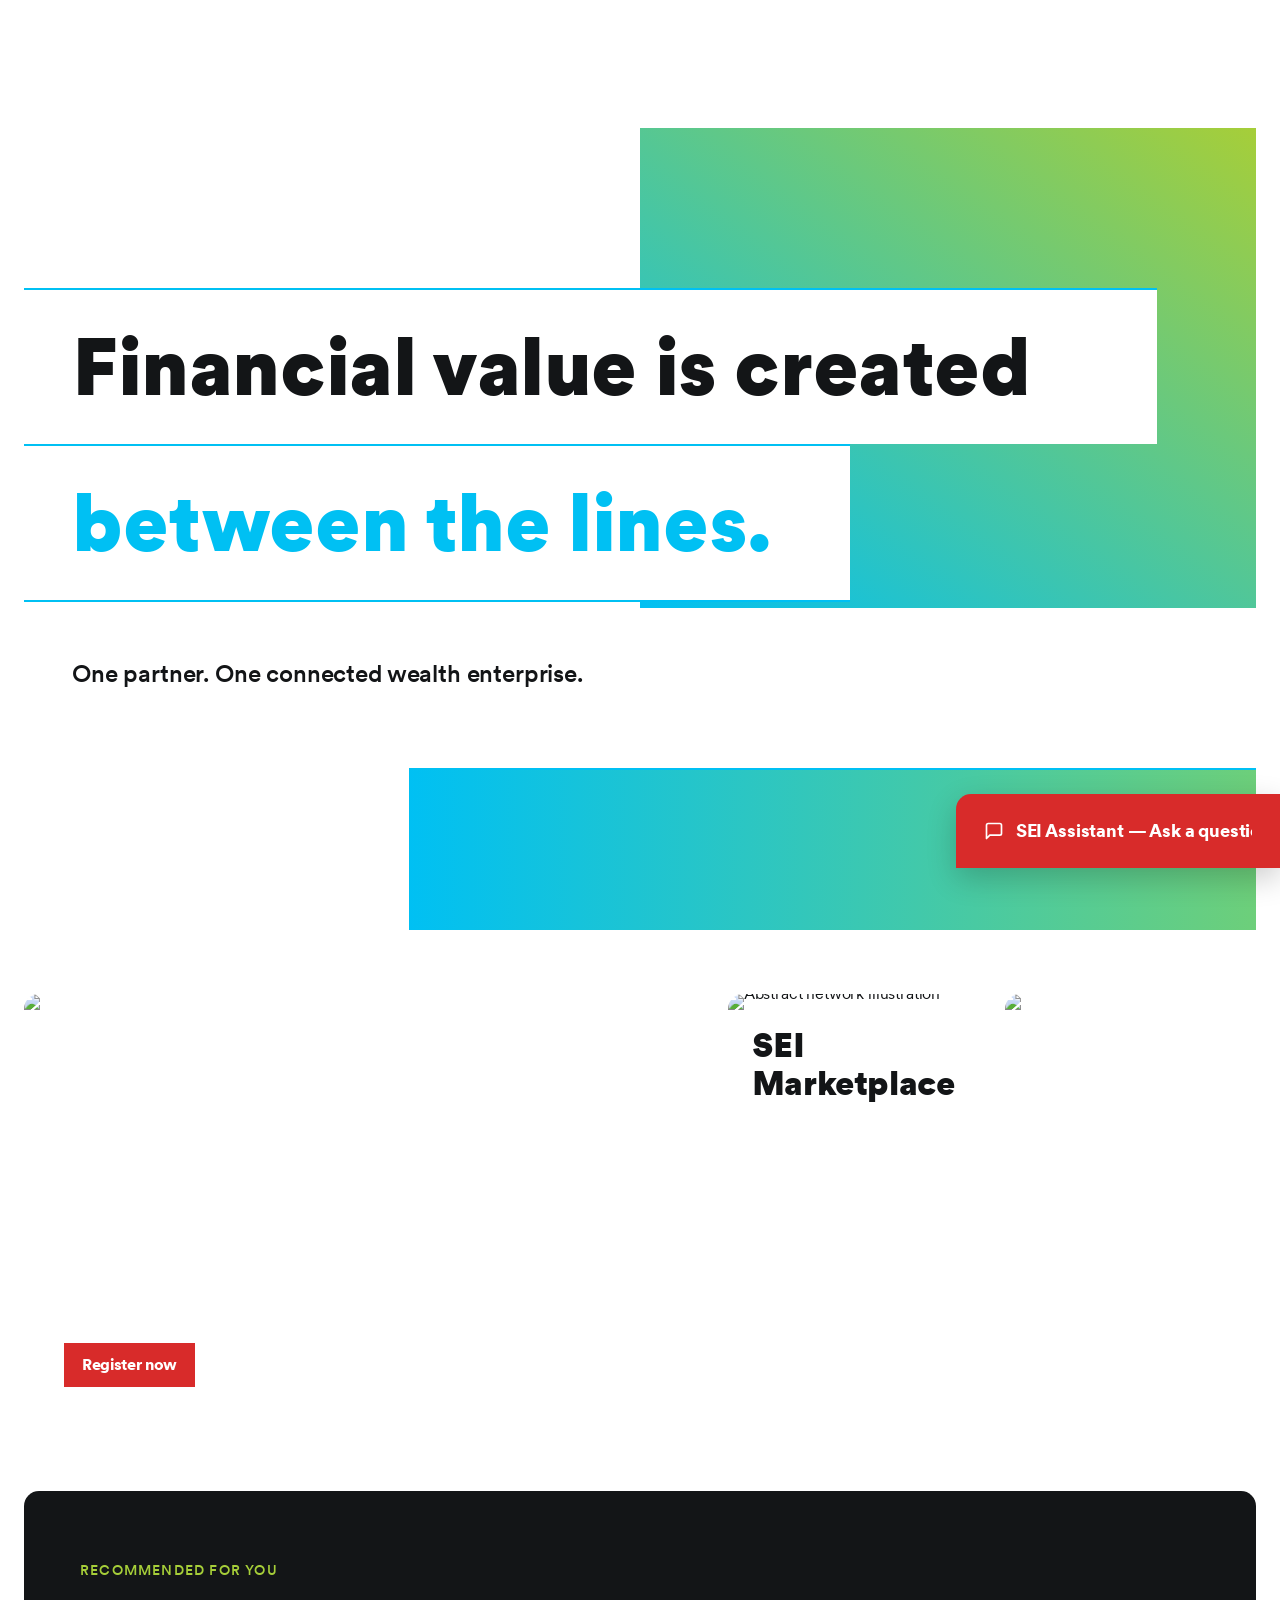
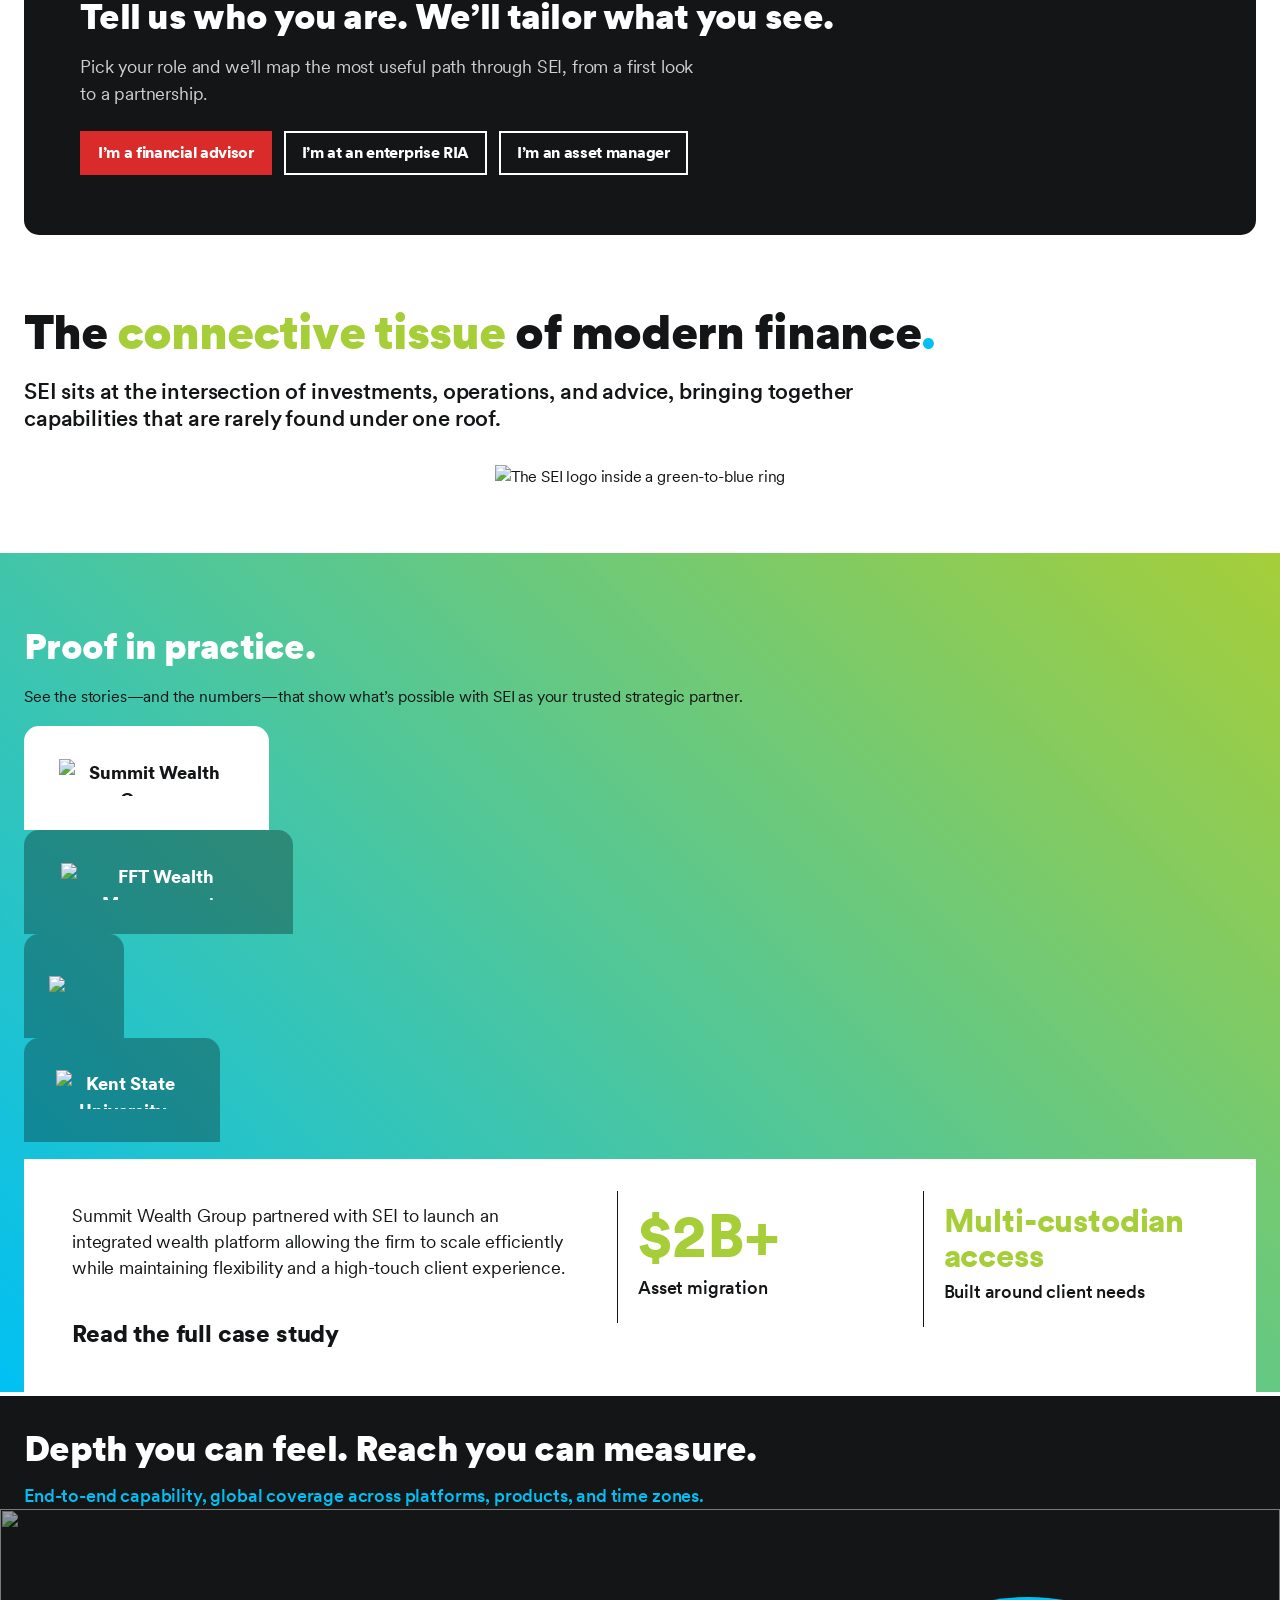
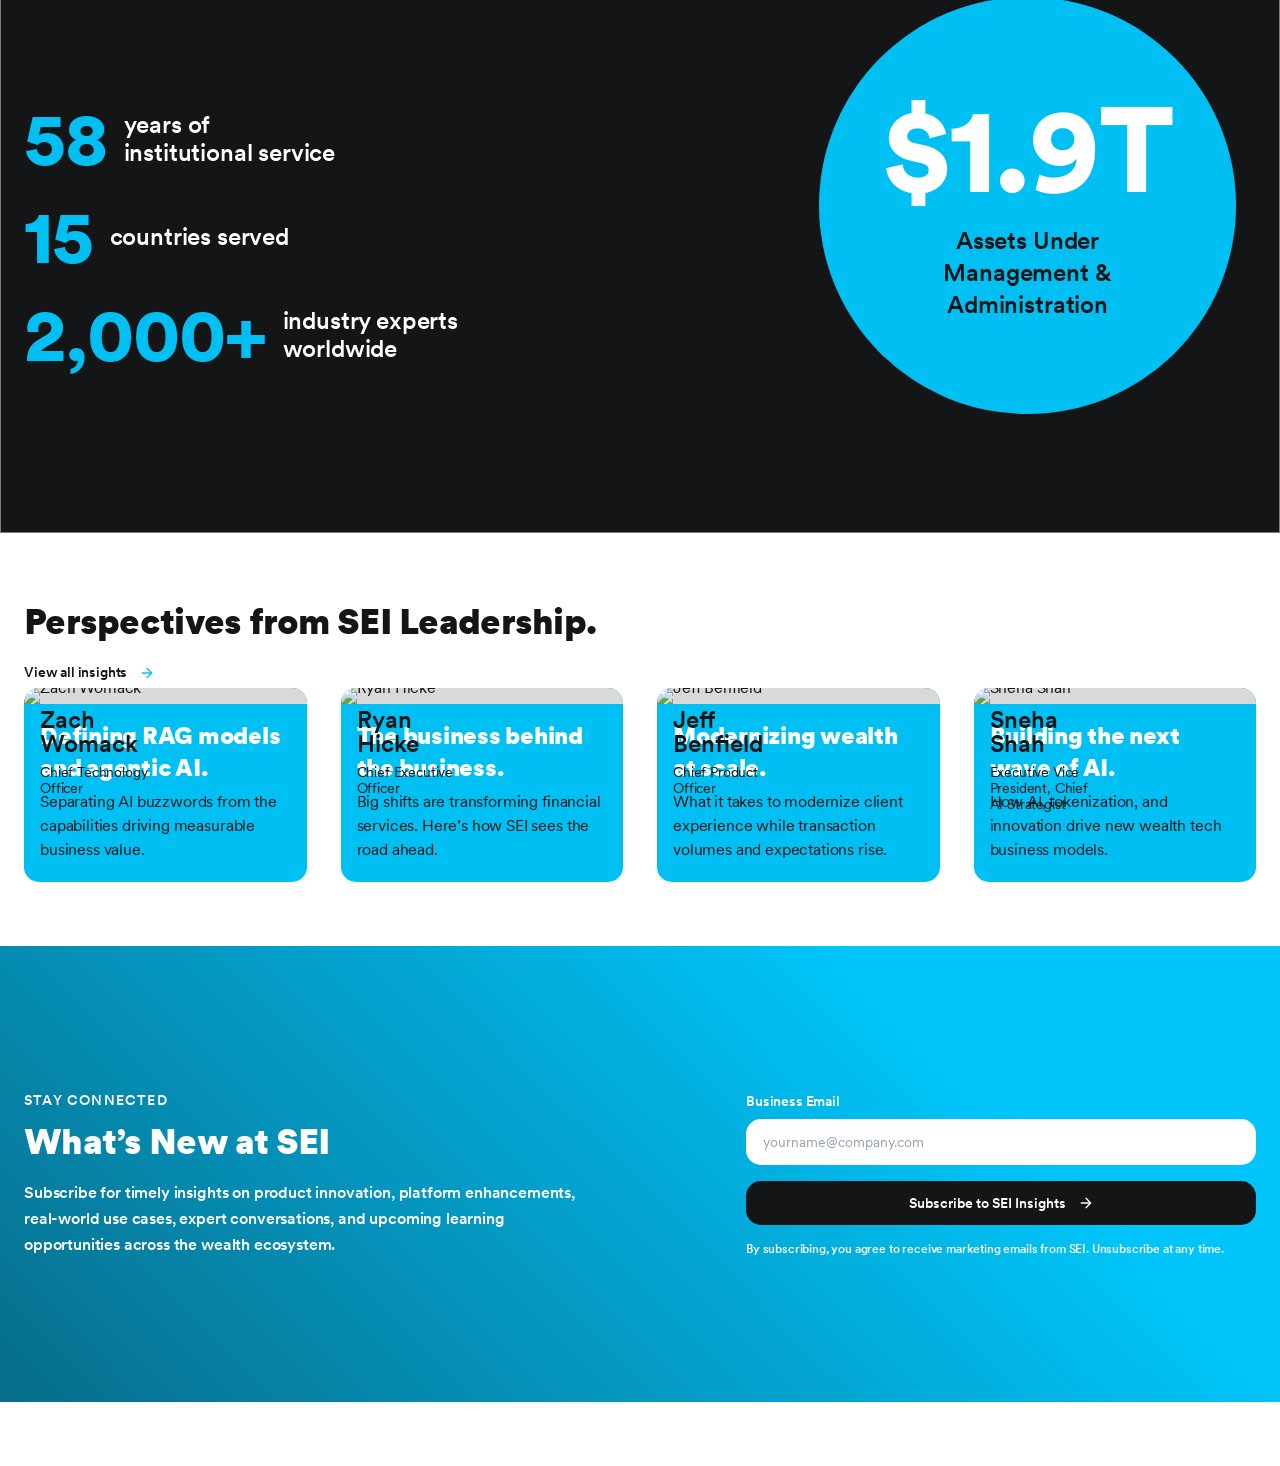
==== commit dbad78c2: "feat: stardust home-page variants (uplift A/B/C + rebrand) and Brightcove video block - uplift A "fa" ====
--- a/stardust/current/pages/index.html
+++ b/stardust/current/pages/index.html
@@ -16,7 +16,7 @@
     <script nonce="" src="/scripts/aem.js" type="module"></script>
     <script nonce="" src="/scripts/scripts.js" type="module"></script>
     <link rel="stylesheet" href="/styles/styles.css">
-  <link rel="stylesheet" href="/blocks/hero/hero.css"><link rel="stylesheet" href="/styles/fonts.css"><link rel="stylesheet" href="/blocks/header/header.css"><link rel="stylesheet" href="/blocks/cards/cards.css"><link rel="stylesheet" href="/blocks/tabs/tabs.css"><link rel="stylesheet" href="/blocks/stats/stats.css"><link rel="stylesheet" href="/blocks/newsletter/newsletter.css"><link rel="stylesheet" href="/blocks/footer/footer.css"><link rel="stylesheet" href="/styles/lazy-styles.css"></head>
+  <link rel="stylesheet" href="/blocks/hero/hero.css"><link rel="stylesheet" href="/styles/fonts.css"><link rel="stylesheet" href="/blocks/header/header.css"><link rel="stylesheet" href="/blocks/cards/cards.css"><link rel="stylesheet" href="/blocks/adaptive/adaptive.css"><link rel="stylesheet" href="/blocks/tabs/tabs.css"><link rel="stylesheet" href="/blocks/stats/stats.css"><link rel="stylesheet" href="/blocks/newsletter/newsletter.css"><link rel="stylesheet" href="/blocks/footer/footer.css"><link rel="stylesheet" href="/styles/lazy-styles.css"></head>
   <body class="appear">
     <header class="header-wrapper"><div class="header block" data-block-name="header" data-block-status="loaded"><div class="nav-wrapper"><nav id="nav"><div class="nav-hamburger"><button type="button" aria-controls="nav" aria-label="Close navigation">
       <span class="nav-hamburger-icon"></span>
@@ -76,7 +76,7 @@
   
   
   
-<div class="default-content-wrapper"><p><a href="/search" title="Search" class="" aria-label="Search"><span class="icon icon-search"><img data-icon-name="search" src="/icons/search.svg" alt="" loading="lazy" width="16" height="16"></span></a></p><p class="button-wrapper"><a href="/login" title="Client Login" class="button accent">Client Login</a></p><p class="button-wrapper"><a href="/contact" title="Contact Us" class="button accent">Contact Us</a></p></div></div></nav></div></div></header>
+<div class="default-content-wrapper"><p><a href="/search" title="Search" class="" aria-label="Search"><span class="icon icon-search"><img data-icon-name="search" src="/icons/search.svg" alt="" loading="lazy" width="16" height="16"></span></a></p><p class="button-wrapper"><a href="/login" title="Client Login" class="button accent">Client Login</a></p><p class="button-wrapper"><a href="/contact" title="Contact Us" class="button accent">Contact Us</a></p></div></div></nav><div class="nav-experience" data-persona="" data-journey=""><div class="experience-inner"><div class="experience-persona"><button class="experience-persona-toggle" type="button" aria-expanded="false" aria-controls="experience-menu" aria-label="Choose your role"><span class="experience-kicker">I’m a</span><span class="experience-persona-label">Choose your role</span></button><div class="experience-menu" id="experience-menu" hidden=""></div></div><div class="experience-progress"><ol class="experience-journey" hidden=""></ol><p class="experience-stage" aria-live="polite">Tell us who you are and we’ll map your path.</p></div><button class="why-button experience-why" type="button" aria-haspopup="dialog" aria-label="Why am I seeing this?">Why?</button><div class="experience-action"><a class="experience-talk" aria-label="Talk to an advisor (Eric Dunn)" href="/modals/schedule-eric-dunn" aria-haspopup="dialog"><span class="experience-talk-label">Talk to an advisor</span></a></div></div></div></div></div></header>
     <main>
       <div class="section hero-container" data-section-status="loaded" style="">
         
@@ -86,7 +86,7 @@
             </div></div></div></div>
       <div class="section cards-container" data-section-status="loaded" style="">
         
-      <div class="cards-wrapper"><div class="cards promo block" data-block-name="cards" data-block-status="loaded"><ul><li class="cards-card-inverse"><div class="cards-card-image">
+      <div class="cards-wrapper"><div class="cards promo expand block" data-block-name="cards" data-block-status="loaded"><ul><li class="cards-card-inverse is-active"><div class="cards-card-image">
               <picture><source type="image/webp" srcset="https://main--sei--oharris69.aem.live/media_1883e95f2960557560f74e21a9e9c1f0ce3a6393c.png?width=800&amp;format=webply&amp;optimize=medium"><img loading="lazy" alt="Glass panels in green light" src="https://main--sei--oharris69.aem.live/media_1883e95f2960557560f74e21a9e9c1f0ce3a6393c.png?width=800&amp;format=png&amp;optimize=medium"></picture>
             </div><div class="cards-card-body">
               <h3 id="data-cloud-webcast">Data Cloud webcast</h3>
@@ -106,6 +106,16 @@
               <p>SEI’s momentum makes its mark.</p>
               <p class="button-wrapper"><a href="/about/newsroom/q2-results" title="Read Q2 press release" class="button primary">Read Q2 press release</a></p>
             </div></li></ul></div></div></div>
+      <div class="section adaptive-container" data-section-status="loaded" style="">
+        
+      <div class="adaptive-wrapper"><div class="adaptive block" data-block-name="adaptive" data-block-status="loaded" data-variant="default" data-variant-index="0"><div class="adaptive-panel"><div class="adaptive-body">
+              <p class="eyebrow">RECOMMENDED FOR YOU</p>
+              <h2 id="tell-us-who-you-are-well-tailor-what-you-see">Tell us who you are. We’ll tailor what you see.</h2>
+              <p>Pick your role and we’ll map the most useful path through SEI, from a first look to a partnership.</p>
+              <div class="adaptive-actions"><p class="button-wrapper"><a href="/bd-breakaway" title="I’m a financial advisor" class="button primary">I’m a financial advisor</a></p><p class="button-wrapper"><a href="/enterprise-ria" title="I’m at an enterprise RIA" class="button accent">I’m at an enterprise RIA</a></p><p class="button-wrapper"><a href="/asset-managers" title="I’m an asset manager" class="button accent">I’m an asset manager</a></p></div>
+              
+              
+            </div></div></div></div></div>
       <div class="display section" data-section-status="loaded" style="">
         
         
@@ -252,7 +262,7 @@
               <p class="eyebrow">STAY CONNECTED</p>
               <h2 id="whats-new-at-sei">What’s New at SEI</h2>
               <p>Subscribe for timely insights on product innovation, platform enhancements, real-world use cases, expert conversations, and upcoming learning opportunities across the wealth ecosystem.</p>
-            </div><form class="newsletter-form"><label for="newsletter-email-m7x8fr">Business Email</label><input type="email" id="newsletter-email-m7x8fr" name="email" required="" autocomplete="email" placeholder="yourname@company.com"><button type="submit" class="newsletter-submit">Subscribe to SEI Insights</button><p class="newsletter-disclaimer">By subscribing, you agree to receive marketing emails from SEI. Unsubscribe at any time.</p><p class="newsletter-status" role="status"></p></form></div></div></div>
+            </div><form class="newsletter-form"><label for="newsletter-email-m3446p">Business Email</label><input type="email" id="newsletter-email-m3446p" name="email" required="" autocomplete="email" placeholder="yourname@company.com"><button type="submit" class="newsletter-submit">Subscribe to SEI Insights</button><p class="newsletter-disclaimer">By subscribing, you agree to receive marketing emails from SEI. Unsubscribe at any time.</p><p class="newsletter-status" role="status"></p></form></div></div></div>
       <div class="section" data-section-status="loaded" style=""></div>
     </main>
     <footer class="footer-wrapper"><div class="footer block" data-block-name="footer" data-block-status="loaded"><div><div class="section footer-links" data-section-status="loaded" style="">
@@ -320,4 +330,4 @@
   </ul></div></div></div></div></footer>
   
 
-<a class="assistant-launcher" href="/modals/assistant" aria-haspopup="dialog">SEI Assistant — Ask a question</a></body></html>+<a class="assistant-launcher" href="/modals/assistant" aria-haspopup="dialog" aria-label="SEI Assistant — Ask a question"><span class="assistant-launcher-label">SEI Assistant — Ask a question</span></a></body></html>
--- a/styles/styles.css
+++ b/styles/styles.css
@@ -45,8 +45,8 @@
   --border-color: var(--color-gray-200);
 
   /* fonts */
-  --body-font-family: 'DM Sans', dm-sans-fallback, sans-serif;
-  --heading-font-family: 'DM Sans', dm-sans-fallback, sans-serif;
+  --body-font-family: circularxx, circularxx-fallback, sans-serif;
+  --heading-font-family: circularxx, circularxx-heading-fallback, sans-serif;
   --heading-font-weight: 1000;
 
   /* body sizes */
@@ -73,13 +73,26 @@
 
   /* nav height */
   --nav-height: 64px;
-}
-
-/* fallback fonts */
+  --experience-height: 48px;
+}
+
+/* fallback fonts: Arial sized to CircularXX's metrics, so text doesn't jump when the brand font arrives */
 @font-face {
-  font-family: dm-sans-fallback;
-  size-adjust: 98%;
+  font-family: circularxx-fallback;
+  size-adjust: 114.7%;
+  ascent-override: 83.3%;
+  descent-override: 21.4%;
+  line-gap-override: 0%;
   src: local('Arial');
+}
+
+@font-face {
+  font-family: circularxx-heading-fallback;
+  size-adjust: 123%;
+  ascent-override: 77.6%;
+  descent-override: 19.9%;
+  line-gap-override: 0%;
+  src: local('Arial Bold'), local('Arial');
 }
 
 @media (width >= 900px) {
@@ -113,7 +126,7 @@
 }
 
 header {
-  height: var(--nav-height);
+  height: calc(var(--nav-height) + var(--experience-height));
 }
 
 header .header,
@@ -430,6 +443,14 @@
   text-align: center;
 }
 
+/* footnotes: small legal and source notes */
+main .section.footnotes .default-content-wrapper p {
+  margin: 0 0 12px;
+  color: var(--color-gray-600);
+  font-size: var(--body-font-size-xs);
+  line-height: 1.5;
+}
+
 main .section.gradient a:any-link:not(.button),
 main .section.dark a:any-link:not(.button) {
   color: inherit;
@@ -472,12 +493,49 @@
   mask: url('../icons/chat.svg') center / contain no-repeat;
 }
 
+.assistant-launcher-label {
+  display: inline-block;
+  max-width: 320px;
+  overflow: hidden;
+  white-space: nowrap;
+  transition: opacity 0.2s ease;
+}
+
+/* compact: icon only while the full bar would cover content; expands on hover/focus */
+.assistant-launcher.compact {
+  gap: 0;
+}
+
+.assistant-launcher.compact .assistant-launcher-label {
+  max-width: 0;
+  opacity: 0;
+}
+
+.assistant-launcher.compact:is(:hover, :focus-visible) {
+  gap: 12px;
+}
+
+.assistant-launcher.compact:is(:hover, :focus-visible) .assistant-launcher-label {
+  max-width: 320px;
+  opacity: 1;
+}
+
+@media (prefers-reduced-motion: reduce) {
+  .assistant-launcher-label {
+    transition: none;
+  }
+}
+
 @media (width >= 900px) {
   .assistant-launcher {
     bottom: 32px;
     padding: 24px 28px;
     border-radius: var(--radius-card) 0 0 0;
     font-size: var(--body-font-size-l);
+  }
+
+  .assistant-launcher.compact {
+    padding: 24px 22px;
   }
 }
 
@@ -569,3 +627,28 @@
   line-height: 17px;
   letter-spacing: 0.275px;
 }
+
+/* "Why am I seeing this?" trigger (panel styles load with scripts/why.js) */
+.why-button {
+  display: inline-flex;
+  align-items: center;
+  gap: 6px;
+  margin: 0;
+  padding: 0;
+  border: 0;
+  background: none;
+  color: inherit;
+  font: inherit;
+  font-size: var(--body-font-size-xs);
+  text-decoration: underline;
+  text-underline-offset: 3px;
+  cursor: pointer;
+}
+
+.why-button::before {
+  content: '';
+  flex: 0 0 14px;
+  height: 14px;
+  background-color: currentcolor;
+  mask: url('../icons/info.svg') center / contain no-repeat;
+}
--- a/blocks/hero/hero.css
+++ b/blocks/hero/hero.css
@@ -77,9 +77,11 @@
     padding-top: 172px;
   }
 
+  /* Figma: CircularXX 70/85, -0.4px */
   .hero:not(.home, .short) :is(h1, h2) {
-    font-size: 66px;
-    line-height: 1.1;
+    font-size: 70px;
+    line-height: 85px;
+    letter-spacing: -0.4px;
   }
 
   .hero .hero-content p {
@@ -197,9 +199,11 @@
     padding: 160px 0 240px;
   }
 
+  /* Figma: CircularXX 80px, -0.4px */
   .hero.home h1 {
-    font-size: var(--heading-font-size-xxl);
-    line-height: 1.17;
+    font-size: 80px;
+    line-height: 1.1;
+    letter-spacing: -0.4px;
   }
 
   .hero.home .hero-line {
--- a/styles/fonts.css
+++ b/styles/fonts.css
@@ -1,20 +1,117 @@
 /* stylelint-disable max-line-length */
 
-/* DM Sans (OFL) stands in for the licensed CircularXX brand face */
+/*
+ * CircularXX (licensed, Lineto) — SEI's brand face.
+ * "Sub" files cover Latin and the punctuation the site uses (~47 KB a weight); the fuller "Web"
+ * files load only for characters outside that range (Latin Extended, arrows, maths).
+ * Weights: Regular 400, Medium 500, Black 900, ExtraBlack 950; in-between weights map to the
+ * nearest cut so nothing is synthesized.
+ */
+
 @font-face {
-  font-family: 'DM Sans';
+  font-family: circularxx;
   font-style: normal;
-  font-weight: 100 1000;
+  font-weight: 100 450;
   font-display: swap;
-  src: url('../fonts/dmsans-latin.woff2') format('woff2');
-  unicode-range: U+0000-00FF, U+0131, U+0152-0153, U+02BB-02BC, U+02C6, U+02DA, U+02DC, U+0304, U+0308, U+0329, U+2000-206F, U+20AC, U+2122, U+2191, U+2193, U+2212, U+2215, U+FEFF, U+FFFD;
+  src: url('../fonts/CircularXXSub-Regular.woff2') format('woff2');
+  unicode-range: U+0020-007E, U+00A0-00FF, U+0152-0153, U+0178, U+02C6, U+02DC, U+2007-2008, U+2013-2014, U+2018-201A, U+201C-201E, U+2022, U+2026, U+2039-203A, U+20AC, U+2122, U+FB01-FB02;
 }
 
 @font-face {
-  font-family: 'DM Sans';
+  font-family: circularxx;
+  font-style: normal;
+  font-weight: 100 450;
+  font-display: swap;
+  src: url('../fonts/CircularXXWeb-Regular.woff2') format('woff2');
+  unicode-range: U+0100-0151, U+0154-0177, U+0179-017E, U+018F, U+0192, U+01B5-01B6, U+01FA-01FF, U+0218-021B, U+0237, U+0259, U+02C7, U+02C9, U+02D8-02DB, U+02DD, U+0394, U+03A9, U+03BC, U+03C0, U+1E80-1E85, U+1E8A-1E8B, U+1EF2-1EF3, U+200B, U+2020-2021, U+2030, U+2042, U+2044, U+2051, U+2070, U+2074-2079, U+2080-2089, U+2113, U+2126, U+2160-2169, U+216C-216F, U+2190-2193, U+2196-2199, U+21A9, U+21B0-21B5, U+21C6, U+2202, U+2206, U+220F, U+2211-2212, U+2215, U+2219-221A, U+221E, U+222B, U+2248, U+2260, U+2264-2265, U+22C5, U+24C5, U+25A0-25A1, U+25AF, U+25B2-25B3, U+25CA-25CB, U+25CF, U+262E, U+2713, U+2715, U+2780-2788, U+FB00, U+FB03-FB04;
+}
+
+@font-face {
+  font-family: circularxx;
+  font-style: normal;
+  font-weight: 451 750;
+  font-display: swap;
+  src: url('../fonts/CircularXXSub-Medium.woff2') format('woff2');
+  unicode-range: U+0020-007E, U+00A0-00FF, U+0152-0153, U+0178, U+02C6, U+02DC, U+2007-2008, U+2013-2014, U+2018-201A, U+201C-201E, U+2022, U+2026, U+2039-203A, U+20AC, U+2122, U+FB01-FB02;
+}
+
+@font-face {
+  font-family: circularxx;
+  font-style: normal;
+  font-weight: 451 750;
+  font-display: swap;
+  src: url('../fonts/CircularXXWeb-Medium.woff2') format('woff2');
+  unicode-range: U+0100-0151, U+0154-0177, U+0179-017E, U+018F, U+0192, U+01B5-01B6, U+01FA-01FF, U+0218-021B, U+0237, U+0259, U+02C7, U+02C9, U+02D8-02DB, U+02DD, U+0394, U+03A9, U+03BC, U+03C0, U+1E80-1E85, U+1E8A-1E8B, U+1EF2-1EF3, U+200B, U+2020-2021, U+2030, U+2042, U+2044, U+2051, U+2070, U+2074-2079, U+2080-2089, U+2113, U+2126, U+2160-2169, U+216C-216F, U+2190-2193, U+2196-2199, U+21A9, U+21B0-21B5, U+21C6, U+2202, U+2206, U+220F, U+2211-2212, U+2215, U+2219-221A, U+221E, U+222B, U+2248, U+2260, U+2264-2265, U+22C5, U+24C5, U+25A0-25A1, U+25AF, U+25B2-25B3, U+25CA-25CB, U+25CF, U+262E, U+2713, U+2715, U+2780-2788, U+FB00, U+FB03-FB04;
+}
+
+@font-face {
+  font-family: circularxx;
+  font-style: normal;
+  font-weight: 751 925;
+  font-display: swap;
+  src: url('../fonts/CircularXXSub-Black.woff2') format('woff2');
+  unicode-range: U+0020-007E, U+00A0-00FF, U+0152-0153, U+0178, U+02C6, U+02DC, U+2007-2008, U+2013-2014, U+2018-201A, U+201C-201E, U+2022, U+2026, U+2039-203A, U+20AC, U+2122, U+FB01-FB02;
+}
+
+@font-face {
+  font-family: circularxx;
+  font-style: normal;
+  font-weight: 751 925;
+  font-display: swap;
+  src: url('../fonts/CircularXXWeb-Black.woff2') format('woff2');
+  unicode-range: U+0100-0151, U+0154-0177, U+0179-017E, U+018F, U+0192, U+01B5-01B6, U+01FA-01FF, U+0218-021B, U+0237, U+0259, U+02C7, U+02C9, U+02D8-02DB, U+02DD, U+0394, U+03A9, U+03BC, U+03C0, U+1E80-1E85, U+1E8A-1E8B, U+1EF2-1EF3, U+200B, U+2020-2021, U+2030, U+2042, U+2044, U+2051, U+2070, U+2074-2079, U+2080-2089, U+2113, U+2126, U+2160-2169, U+216C-216F, U+2190-2193, U+2196-2199, U+21A9, U+21B0-21B5, U+21C6, U+2202, U+2206, U+220F, U+2211-2212, U+2215, U+2219-221A, U+221E, U+222B, U+2248, U+2260, U+2264-2265, U+22C5, U+24C5, U+25A0-25A1, U+25AF, U+25B2-25B3, U+25CA-25CB, U+25CF, U+262E, U+2713, U+2715, U+2780-2788, U+FB00, U+FB03-FB04;
+}
+
+@font-face {
+  font-family: circularxx;
+  font-style: normal;
+  font-weight: 926 1000;
+  font-display: swap;
+  src: url('../fonts/CircularXXSub-ExtraBlack.woff2') format('woff2');
+  unicode-range: U+0020-007E, U+00A0-00FF, U+0152-0153, U+0178, U+02C6, U+02DC, U+2007-2008, U+2013-2014, U+2018-201A, U+201C-201E, U+2022, U+2026, U+2039-203A, U+20AC, U+2122, U+FB01-FB02;
+}
+
+@font-face {
+  font-family: circularxx;
+  font-style: normal;
+  font-weight: 926 1000;
+  font-display: swap;
+  src: url('../fonts/CircularXXWeb-ExtraBlack.woff2') format('woff2');
+  unicode-range: U+0100-0151, U+0154-0177, U+0179-017E, U+018F, U+0192, U+01B5-01B6, U+01FA-01FF, U+0218-021B, U+0237, U+0259, U+02C7, U+02C9, U+02D8-02DB, U+02DD, U+0394, U+03A9, U+03BC, U+03C0, U+1E80-1E85, U+1E8A-1E8B, U+1EF2-1EF3, U+200B, U+2020-2021, U+2030, U+2042, U+2044, U+2051, U+2070, U+2074-2079, U+2080-2089, U+2113, U+2126, U+2160-2169, U+216C-216F, U+2190-2193, U+2196-2199, U+21A9, U+21B0-21B5, U+21C6, U+2202, U+2206, U+220F, U+2211-2212, U+2215, U+2219-221A, U+221E, U+222B, U+2248, U+2260, U+2264-2265, U+22C5, U+24C5, U+25A0-25A1, U+25AF, U+25B2-25B3, U+25CA-25CB, U+25CF, U+262E, U+2713, U+2715, U+2780-2788, U+FB00, U+FB03-FB04;
+}
+
+@font-face {
+  font-family: circularxx;
   font-style: italic;
-  font-weight: 100 1000;
+  font-weight: 100 450;
   font-display: swap;
-  src: url('../fonts/dmsans-latin-italic.woff2') format('woff2');
-  unicode-range: U+0000-00FF, U+0131, U+0152-0153, U+02BB-02BC, U+02C6, U+02DA, U+02DC, U+0304, U+0308, U+0329, U+2000-206F, U+20AC, U+2122, U+2191, U+2193, U+2212, U+2215, U+FEFF, U+FFFD;
+  src: url('../fonts/CircularXXSub-Italic.woff2') format('woff2');
+  unicode-range: U+0020-007E, U+00A0-00FF, U+0152-0153, U+0178, U+02C6, U+02DC, U+2007-2008, U+2013-2014, U+2018-201A, U+201C-201E, U+2022, U+2026, U+2039-203A, U+20AC, U+2122, U+FB01-FB02;
 }
+
+@font-face {
+  font-family: circularxx;
+  font-style: italic;
+  font-weight: 100 450;
+  font-display: swap;
+  src: url('../fonts/CircularXXWeb-Italic.woff2') format('woff2');
+  unicode-range: U+0100-0151, U+0154-0177, U+0179-017E, U+018F, U+0192, U+01B5-01B6, U+01FA-01FF, U+0218-021B, U+0237, U+0259, U+02C7, U+02C9, U+02D8-02DB, U+02DD, U+0394, U+03A9, U+03BC, U+03C0, U+1E80-1E85, U+1E8A-1E8B, U+1EF2-1EF3, U+200B, U+2020-2021, U+2030, U+2042, U+2044, U+2051, U+2070, U+2074-2079, U+2080-2089, U+2113, U+2126, U+2160-2169, U+216C-216F, U+2190-2193, U+2196-2199, U+21A9, U+21B0-21B5, U+21C6, U+2202, U+2206, U+220F, U+2211-2212, U+2215, U+2219-221A, U+221E, U+222B, U+2248, U+2260, U+2264-2265, U+22C5, U+24C5, U+25A0-25A1, U+25AF, U+25B2-25B3, U+25CA-25CB, U+25CF, U+262E, U+2713, U+2715, U+2780-2788, U+FB00, U+FB03-FB04;
+}
+
+@font-face {
+  font-family: circularxx;
+  font-style: italic;
+  font-weight: 451 1000;
+  font-display: swap;
+  src: url('../fonts/CircularXXSub-MediumItalic.woff2') format('woff2');
+  unicode-range: U+0020-007E, U+00A0-00FF, U+0152-0153, U+0178, U+02C6, U+02DC, U+2007-2008, U+2013-2014, U+2018-201A, U+201C-201E, U+2022, U+2026, U+2039-203A, U+20AC, U+2122, U+FB01-FB02;
+}
+
+@font-face {
+  font-family: circularxx;
+  font-style: italic;
+  font-weight: 451 1000;
+  font-display: swap;
+  src: url('../fonts/CircularXXWeb-MediumItalic.woff2') format('woff2');
+  unicode-range: U+0100-0151, U+0154-0177, U+0179-017E, U+018F, U+0192, U+01B5-01B6, U+01FA-01FF, U+0218-021B, U+0237, U+0259, U+02C7, U+02C9, U+02D8-02DB, U+02DD, U+0394, U+03A9, U+03BC, U+03C0, U+1E80-1E85, U+1E8A-1E8B, U+1EF2-1EF3, U+200B, U+2020-2021, U+2030, U+2042, U+2044, U+2051, U+2070, U+2074-2079, U+2080-2089, U+2113, U+2126, U+2160-2169, U+216C-216F, U+2190-2193, U+2196-2199, U+21A9, U+21B0-21B5, U+21C6, U+2202, U+2206, U+220F, U+2211-2212, U+2215, U+2219-221A, U+221E, U+222B, U+2248, U+2260, U+2264-2265, U+22C5, U+24C5, U+25A0-25A1, U+25AF, U+25B2-25B3, U+25CA-25CB, U+25CF, U+262E, U+2713, U+2715, U+2780-2788, U+FB00, U+FB03-FB04;
+}
--- a/blocks/header/header.css
+++ b/blocks/header/header.css
@@ -308,3 +308,413 @@
     display: inline-flex;
   }
 }
+
+/* experience bar: persona, journey progress, next step */
+header .nav-experience {
+  --experience-muted: rgb(255 255 255 / 70%);
+
+  background-color: var(--color-ink);
+  color: var(--color-white);
+  font-family: var(--body-font-family);
+  font-size: var(--body-font-size-s);
+}
+
+header nav[aria-expanded='true'] + .nav-experience {
+  display: none;
+}
+
+header .experience-inner {
+  box-sizing: border-box;
+  display: flex;
+  align-items: center;
+  gap: 16px;
+  max-width: var(--content-max-width);
+  height: var(--experience-height);
+  margin: auto;
+  padding: 0 var(--content-padding);
+}
+
+header .experience-persona {
+  position: relative;
+  flex: 0 0 auto;
+}
+
+header .experience-persona-toggle {
+  display: inline-flex;
+  align-items: center;
+  gap: 6px;
+  height: 32px;
+  margin: 0;
+  padding: 0 12px 0 14px;
+  border: 1px solid rgb(255 255 255 / 35%);
+  border-radius: 16px;
+  background: none;
+  color: inherit;
+  font: inherit;
+  cursor: pointer;
+}
+
+header .experience-persona-toggle:hover,
+header .experience-persona-toggle[aria-expanded='true'] {
+  border-color: var(--color-cyan);
+}
+
+header .experience-persona-toggle::after {
+  content: '';
+  width: 12px;
+  height: 12px;
+  background-color: currentcolor;
+  mask: url('../../icons/chevron-down.svg') center / contain no-repeat;
+  transition: transform 0.2s;
+}
+
+header .experience-persona-toggle[aria-expanded='true']::after {
+  transform: rotate(180deg);
+}
+
+header .experience-kicker {
+  color: var(--experience-muted);
+}
+
+header .experience-persona-label {
+  font-weight: 700;
+}
+
+header .nav-experience[data-persona=''] .experience-persona-label {
+  color: var(--color-cyan);
+}
+
+header .experience-menu {
+  position: absolute;
+  top: calc(100% + 10px);
+  left: 0;
+  z-index: 20;
+  width: min(320px, calc(100vw - 40px));
+  padding: 8px;
+  border: 1px solid var(--color-gray-200);
+  border-radius: 8px;
+  background-color: var(--color-white);
+  box-shadow: 0 10px 30px rgb(16 24 40 / 16%);
+  color: var(--color-ink);
+}
+
+header .experience-menu[hidden] {
+  display: none;
+}
+
+header .experience-options {
+  margin: 0;
+  padding: 0;
+  list-style: none;
+}
+
+header .experience-option {
+  display: grid;
+  gap: 2px;
+  width: 100%;
+  margin: 0;
+  padding: 10px 12px 10px 36px;
+  border: 0;
+  border-radius: 6px;
+  background: none;
+  color: inherit;
+  font: inherit;
+  text-align: left;
+  cursor: pointer;
+  position: relative;
+}
+
+header .experience-option:hover,
+header .experience-option:focus-visible {
+  background-color: var(--color-gray-100);
+  outline: none;
+}
+
+header .experience-option[aria-pressed='true']::before {
+  content: '';
+  position: absolute;
+  top: 12px;
+  left: 10px;
+  width: 16px;
+  height: 16px;
+  background-color: var(--color-red);
+  mask: url('../../icons/check.svg') center / contain no-repeat;
+}
+
+header .experience-option-label {
+  font-weight: 700;
+}
+
+header .experience-option-detail {
+  color: var(--color-gray-600);
+  font-size: var(--body-font-size-xs);
+  line-height: 1.4;
+}
+
+header .experience-reset {
+  width: 100%;
+  margin: 4px 0 0;
+  padding: 10px 12px;
+  border: 0;
+  border-top: 1px solid var(--color-gray-200);
+  border-radius: 0;
+  background: none;
+  color: var(--color-gray-600);
+  font: inherit;
+  font-size: var(--body-font-size-xs);
+  text-align: left;
+  cursor: pointer;
+}
+
+header .experience-reset:hover {
+  color: var(--color-red);
+}
+
+header .experience-progress {
+  flex: 1 1 auto;
+  min-width: 0;
+}
+
+header .experience-journey {
+  display: none;
+  margin: 0;
+  padding: 0;
+  list-style: none;
+}
+
+header .experience-stage {
+  margin: 0;
+  overflow: hidden;
+  color: var(--experience-muted);
+  white-space: nowrap;
+  text-overflow: ellipsis;
+}
+
+header .experience-step {
+  display: flex;
+  align-items: center;
+}
+
+header .experience-step + .experience-step::before {
+  content: '';
+  width: 24px;
+  height: 1px;
+  margin: 0 10px;
+  background-color: rgb(255 255 255 / 30%);
+}
+
+header .experience-step.done + .experience-step::before {
+  background-color: var(--color-green);
+}
+
+header .experience-step-link:any-link {
+  display: inline-flex;
+  align-items: center;
+  gap: 8px;
+  color: var(--experience-muted);
+  white-space: nowrap;
+}
+
+header .experience-step-link:hover {
+  color: var(--color-white);
+  text-decoration: none;
+}
+
+header .experience-step-link:hover .experience-step-label {
+  text-decoration: underline;
+}
+
+header .experience-step-marker {
+  display: inline-grid;
+  place-items: center;
+  width: 20px;
+  height: 20px;
+  border: 1px solid rgb(255 255 255 / 45%);
+  border-radius: 50%;
+  font-size: 11px;
+  font-weight: 700;
+  line-height: 1;
+}
+
+header .experience-step.done .experience-step-marker {
+  border-color: var(--color-green);
+  background-color: var(--color-green);
+  position: relative;
+}
+
+header .experience-step.done .experience-step-marker::after {
+  content: '';
+  position: absolute;
+  inset: 0;
+  background-color: var(--color-ink);
+  mask: url('../../icons/check.svg') center / 12px no-repeat;
+}
+
+header .experience-step.current .experience-step-link {
+  color: var(--color-white);
+  font-weight: 700;
+}
+
+header .experience-step.current .experience-step-marker {
+  border-color: var(--color-cyan);
+  background-color: var(--color-cyan);
+  color: var(--color-ink);
+}
+
+header .experience-step.here .experience-step-label {
+  text-decoration: underline;
+  text-decoration-color: var(--color-cyan);
+  text-decoration-thickness: 2px;
+  text-underline-offset: 6px;
+}
+
+header .experience-sr {
+  position: absolute;
+  width: 1px;
+  height: 1px;
+  overflow: hidden;
+  clip-path: inset(50%);
+  white-space: nowrap;
+}
+
+header .experience-why {
+  flex: 0 0 auto;
+  color: var(--experience-muted);
+  white-space: nowrap;
+}
+
+header .experience-why:hover {
+  color: var(--color-white);
+}
+
+header .experience-action {
+  display: flex;
+  flex: 0 0 auto;
+  align-items: center;
+  gap: 16px;
+}
+
+header .experience-talk:any-link {
+  display: inline-flex;
+  align-items: center;
+  gap: 8px;
+  height: 32px;
+  padding: 0 14px;
+  border-radius: 4px;
+  background-color: var(--color-red);
+  color: var(--color-white);
+  font-weight: 700;
+  white-space: nowrap;
+}
+
+header .experience-talk:hover {
+  background-color: var(--color-red-dark);
+  text-decoration: none;
+}
+
+header .experience-talk::before,
+header .experience-booked::before,
+header .experience-ics::before {
+  content: '';
+  flex: 0 0 16px;
+  height: 16px;
+  background-color: currentcolor;
+  mask: url('../../icons/calendar.svg') center / contain no-repeat;
+}
+
+header .experience-booked {
+  display: inline-flex;
+  align-items: center;
+  gap: 8px;
+  margin: 0;
+  white-space: nowrap;
+}
+
+header .experience-booked::before {
+  background-color: var(--color-green);
+}
+
+header .experience-booked-label {
+  color: var(--experience-muted);
+}
+
+header .experience-ics:any-link {
+  display: none;
+  align-items: center;
+  gap: 6px;
+  color: var(--color-cyan);
+  white-space: nowrap;
+}
+
+header .nav-experience :focus-visible {
+  outline: 2px solid var(--color-cyan);
+  outline-offset: 2px;
+}
+
+header .experience-booked-short {
+  display: none;
+}
+
+@media (width < 600px) {
+  header .experience-inner {
+    gap: 12px;
+  }
+
+  header .experience-kicker,
+  header .experience-booked-label,
+  header .experience-booked strong:not(.experience-booked-short) {
+    display: none;
+  }
+
+  header .experience-booked .experience-booked-short {
+    display: inline;
+  }
+
+  header .experience-persona-toggle {
+    padding: 0 10px 0 12px;
+  }
+
+  /* icon only */
+  header .experience-why {
+    gap: 0;
+    font-size: 0;
+  }
+
+  header .experience-why::before {
+    flex-basis: 18px;
+    height: 18px;
+  }
+
+  header .experience-talk:any-link {
+    gap: 0;
+    padding: 0 10px;
+  }
+
+  /* icon only; the link keeps its full name for screen readers */
+  header .experience-talk-label {
+    display: none;
+  }
+}
+
+@media (width >= 900px) {
+  header .experience-inner {
+    gap: 24px;
+  }
+
+  header .experience-journey:not([hidden]) {
+    display: flex;
+    align-items: center;
+  }
+
+  header .experience-journey:not([hidden]) + .experience-stage {
+    display: none;
+  }
+
+  header .experience-ics:any-link {
+    display: inline-flex;
+  }
+
+  header .experience-ics::before {
+    display: none;
+  }
+}
--- a/blocks/cards/cards.css
+++ b/blocks/cards/cards.css
@@ -211,3 +211,78 @@
     grid-template-columns: repeat(4, 1fr);
   }
 }
+
+/* promo expand: Figma "Highlights" accordion on wide screens */
+@media (width >= 900px) {
+  .cards.promo.expand > ul {
+    display: flex;
+    gap: 27px;
+  }
+
+  .cards.promo.expand > ul > li {
+    flex: 250 1 0;
+    min-width: 0;
+    height: 433px;
+    min-height: 0;
+    overflow: hidden;
+    cursor: pointer;
+    transition: flex-grow 450ms cubic-bezier(0.2, 0, 0, 1);
+  }
+
+  .cards.promo.expand > ul > li.is-active {
+    flex-grow: 675;
+    cursor: auto;
+  }
+
+  .cards.promo.expand .cards-card-body {
+    padding: 32px 24px 40px;
+    transition: padding 450ms cubic-bezier(0.2, 0, 0, 1);
+  }
+
+  .cards.promo.expand li.is-active .cards-card-body {
+    padding-inline: 40px;
+  }
+
+  /* the hidden copy keeps the narrow tile's width, so it can't push the tile taller */
+  .cards.promo.expand li:not(.is-active) .cards-card-body > :not(h2, h3) {
+    width: 595px;
+  }
+
+  .cards.promo.expand .cards-card-body :is(h2, h3) {
+    font-size: 34px;
+    line-height: 38px;
+    letter-spacing: -0.4px;
+    overflow-wrap: anywhere;
+  }
+
+  .cards.promo.expand li.is-active .cards-card-body :is(h2, h3) {
+    font-size: var(--heading-font-size-xl);
+    line-height: 54px;
+    letter-spacing: -0.3px;
+  }
+
+  .cards.promo.expand .cards-card-body > :not(h2, h3) {
+    opacity: 0;
+    pointer-events: none;
+    transition: opacity 200ms ease-out;
+  }
+
+  .cards.promo.expand li.is-active .cards-card-body > :not(h2, h3) {
+    opacity: 1;
+    pointer-events: auto;
+    transition: opacity 300ms ease-out 200ms;
+  }
+
+  .cards.promo.expand li.is-active .cards-card-body p:has(> strong:only-child):not(.button-wrapper) {
+    max-width: 520px;
+    font-size: var(--heading-font-size-s);
+    line-height: 28px;
+  }
+}
+
+@media (width >= 900px) and (prefers-reduced-motion: reduce) {
+  .cards.promo.expand > ul > li,
+  .cards.promo.expand .cards-card-body > * {
+    transition: none;
+  }
+}
--- a/blocks/adaptive/adaptive.css
+++ b/blocks/adaptive/adaptive.css
@@ -0,0 +1,102 @@
+/* adaptive: one version of the content, chosen for the visitor */
+.adaptive .adaptive-panel {
+  display: grid;
+  overflow: hidden;
+  border-radius: var(--radius-card);
+  background-color: var(--color-ink);
+  color: var(--color-white);
+}
+
+.adaptive .adaptive-media {
+  position: relative;
+  min-height: 220px;
+}
+
+.adaptive .adaptive-media picture,
+.adaptive .adaptive-media img {
+  position: absolute;
+  inset: 0;
+  width: 100%;
+  height: 100%;
+  object-fit: cover;
+}
+
+.adaptive .adaptive-body {
+  display: flex;
+  flex-direction: column;
+  align-items: flex-start;
+  gap: 16px;
+  padding: 32px 24px;
+}
+
+.adaptive .adaptive-body > * {
+  margin: 0;
+}
+
+.adaptive .adaptive-body .eyebrow {
+  color: var(--color-green);
+}
+
+.adaptive .adaptive-body :is(h2, h3) {
+  color: inherit;
+  font-size: var(--heading-font-size-l);
+  line-height: 1.1;
+  text-wrap: balance;
+}
+
+.adaptive .adaptive-body p:not(.eyebrow, .button-wrapper) {
+  max-width: 56ch;
+  color: rgb(255 255 255 / 80%);
+  font-size: var(--body-font-size-l);
+}
+
+.adaptive .adaptive-actions {
+  display: flex;
+  flex-wrap: wrap;
+  gap: 12px;
+  margin-top: 8px;
+}
+
+.adaptive .adaptive-actions .button-wrapper {
+  margin: 0;
+}
+
+/* outlined buttons read as white outlines on the dark panel */
+.adaptive .adaptive-body a.button.accent {
+  border: 2px solid var(--color-white);
+  background-color: transparent;
+  color: var(--color-white);
+  font-size: var(--body-font-size-m);
+  font-weight: 900;
+}
+
+.adaptive .adaptive-body a.button.accent:hover,
+.adaptive .adaptive-body a.button.accent:focus-visible {
+  border-color: var(--color-white);
+  background-color: var(--color-white);
+  color: var(--color-ink);
+}
+
+.adaptive .adaptive-body .why-button {
+  margin-top: 8px;
+  color: rgb(255 255 255 / 70%);
+}
+
+.adaptive .adaptive-body .why-button:hover {
+  color: var(--color-white);
+}
+
+@media (width >= 900px) {
+  .adaptive.has-media .adaptive-panel {
+    grid-template-columns: 5fr 6fr;
+  }
+
+  .adaptive .adaptive-media {
+    min-height: 400px;
+  }
+
+  .adaptive .adaptive-body {
+    justify-content: center;
+    padding: 56px;
+  }
+}
